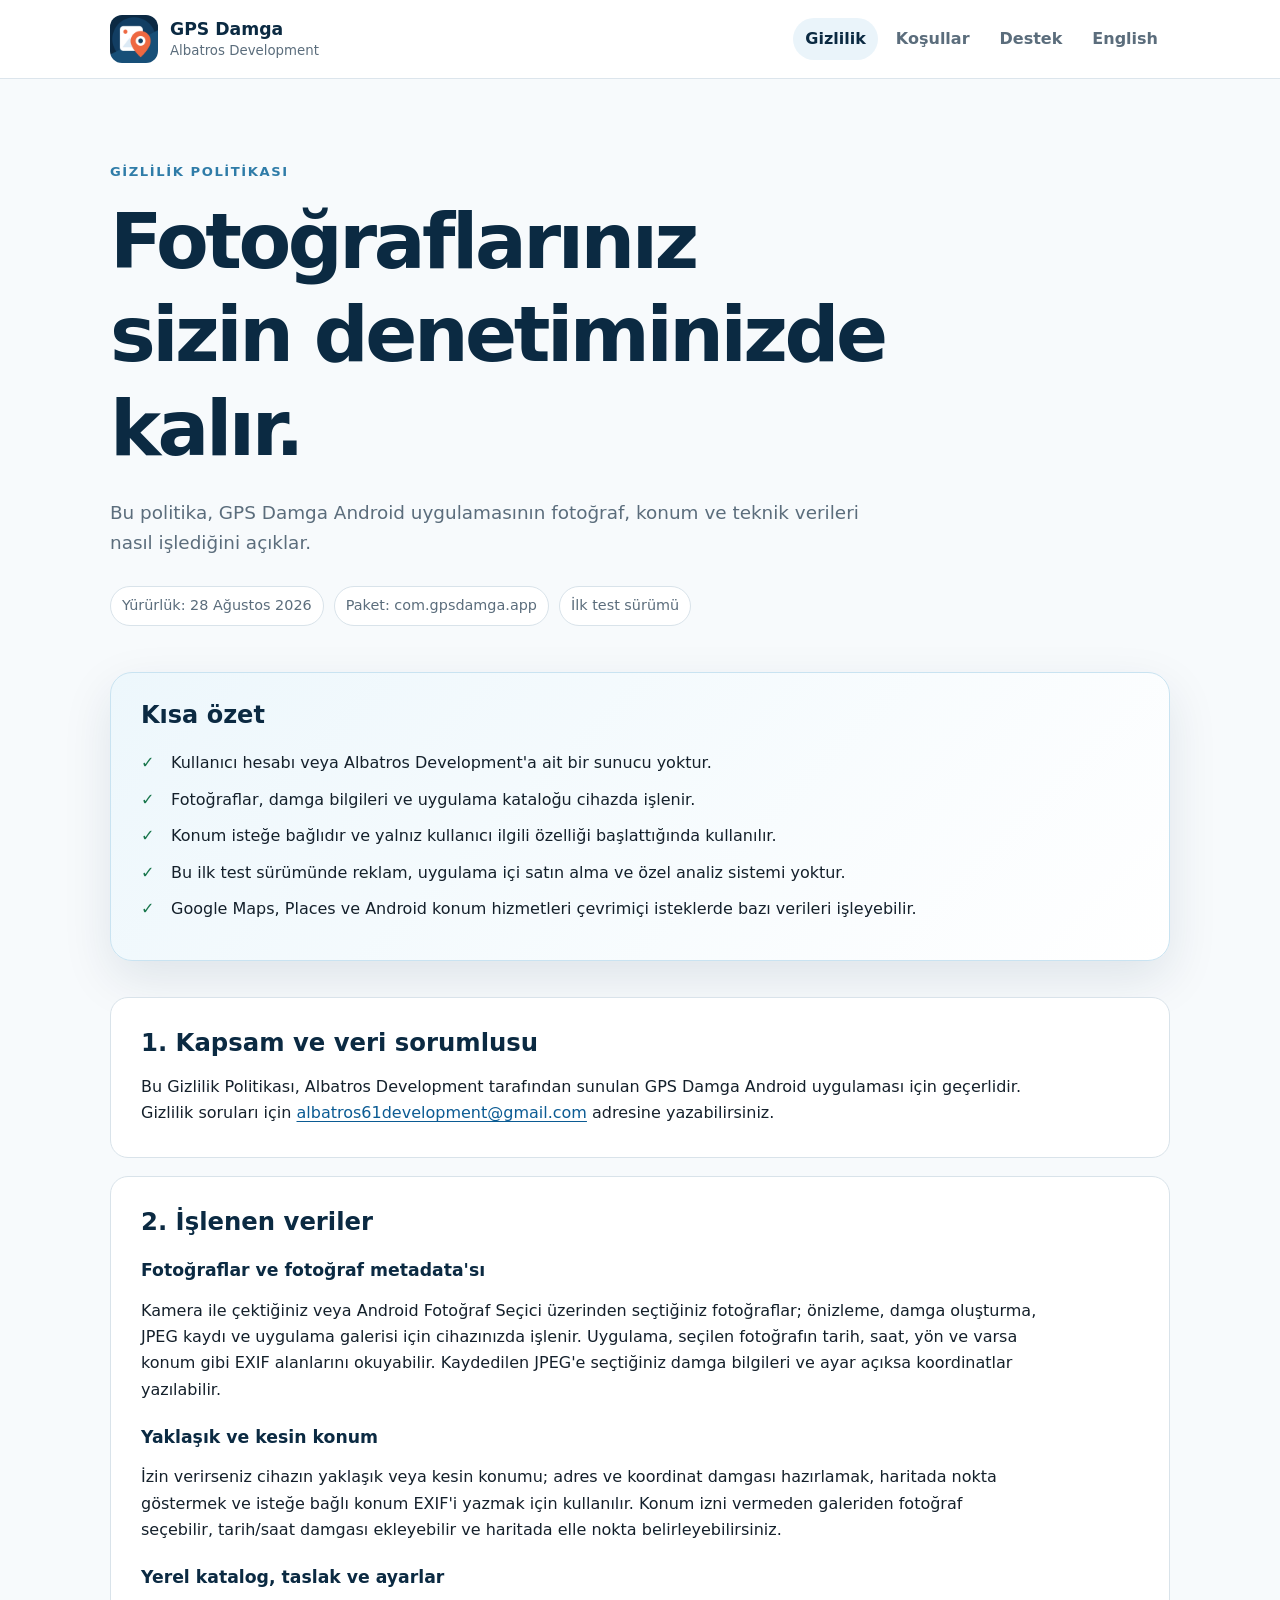
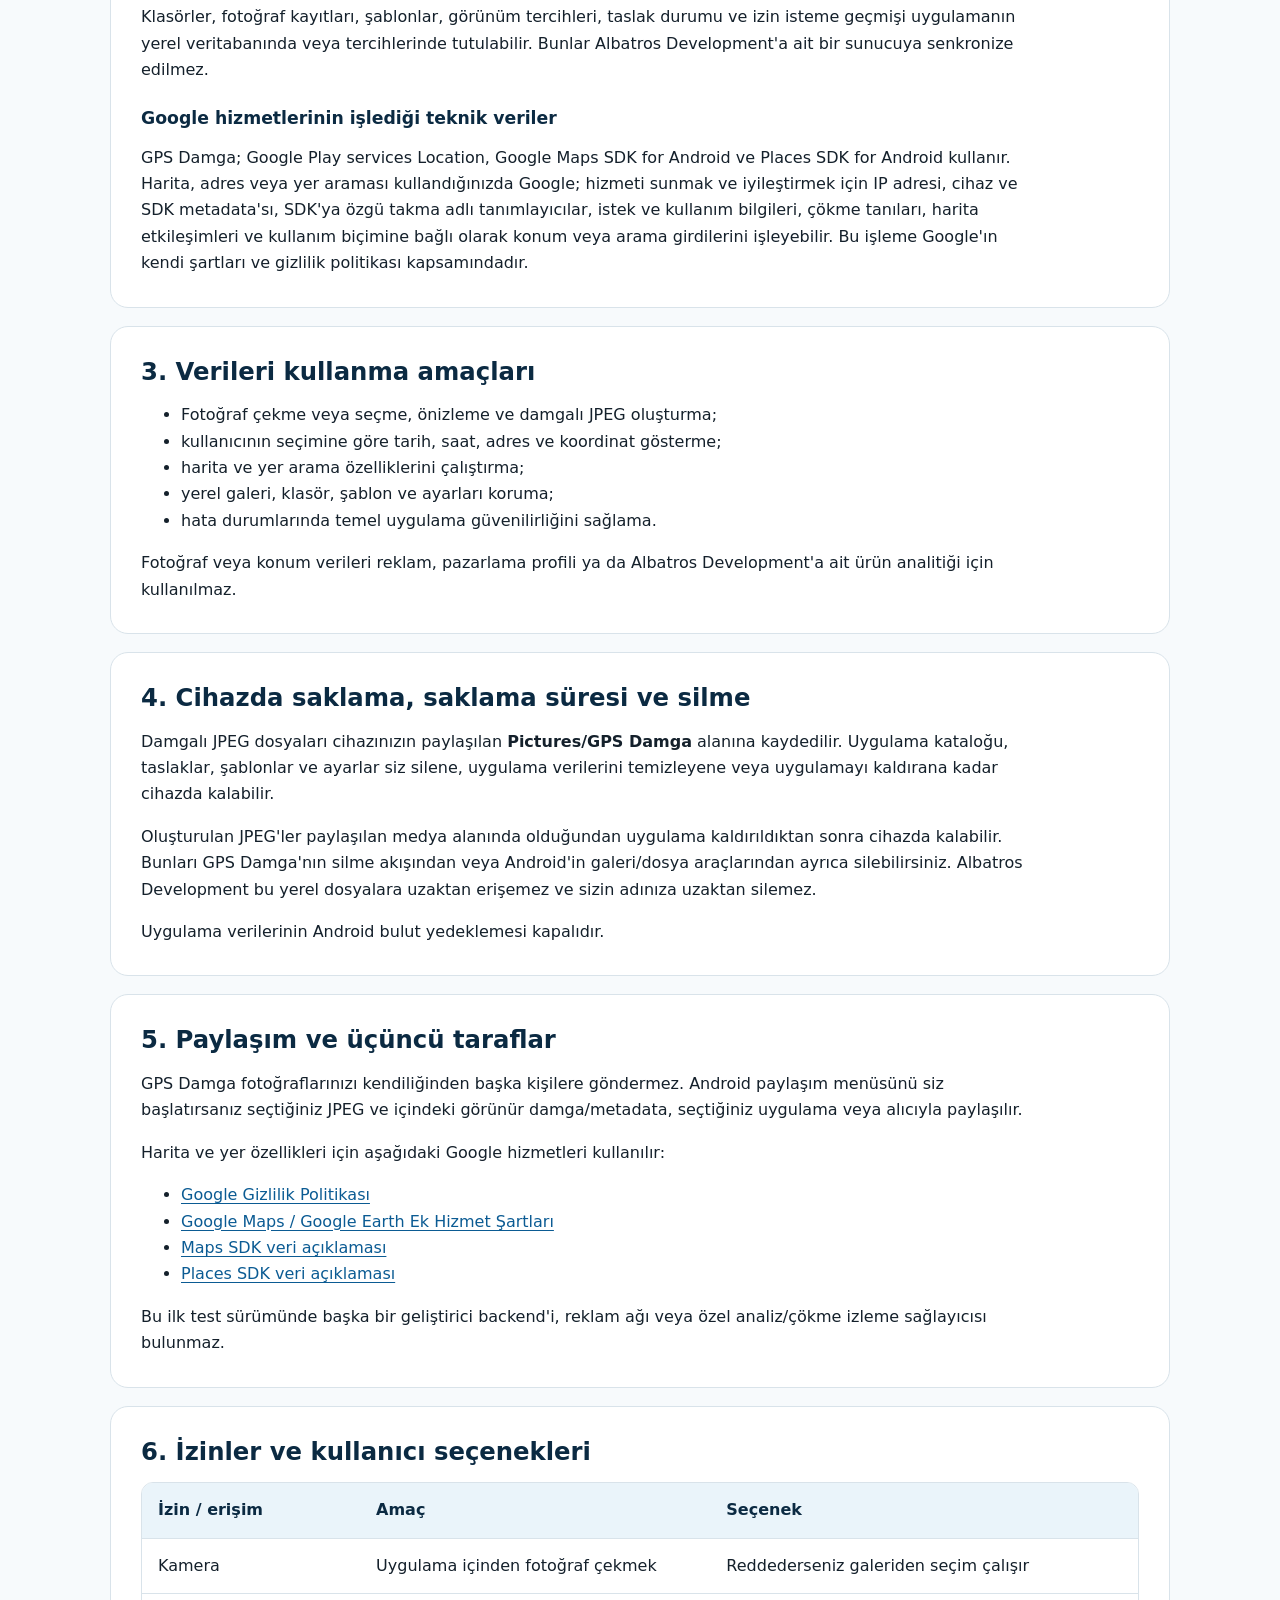
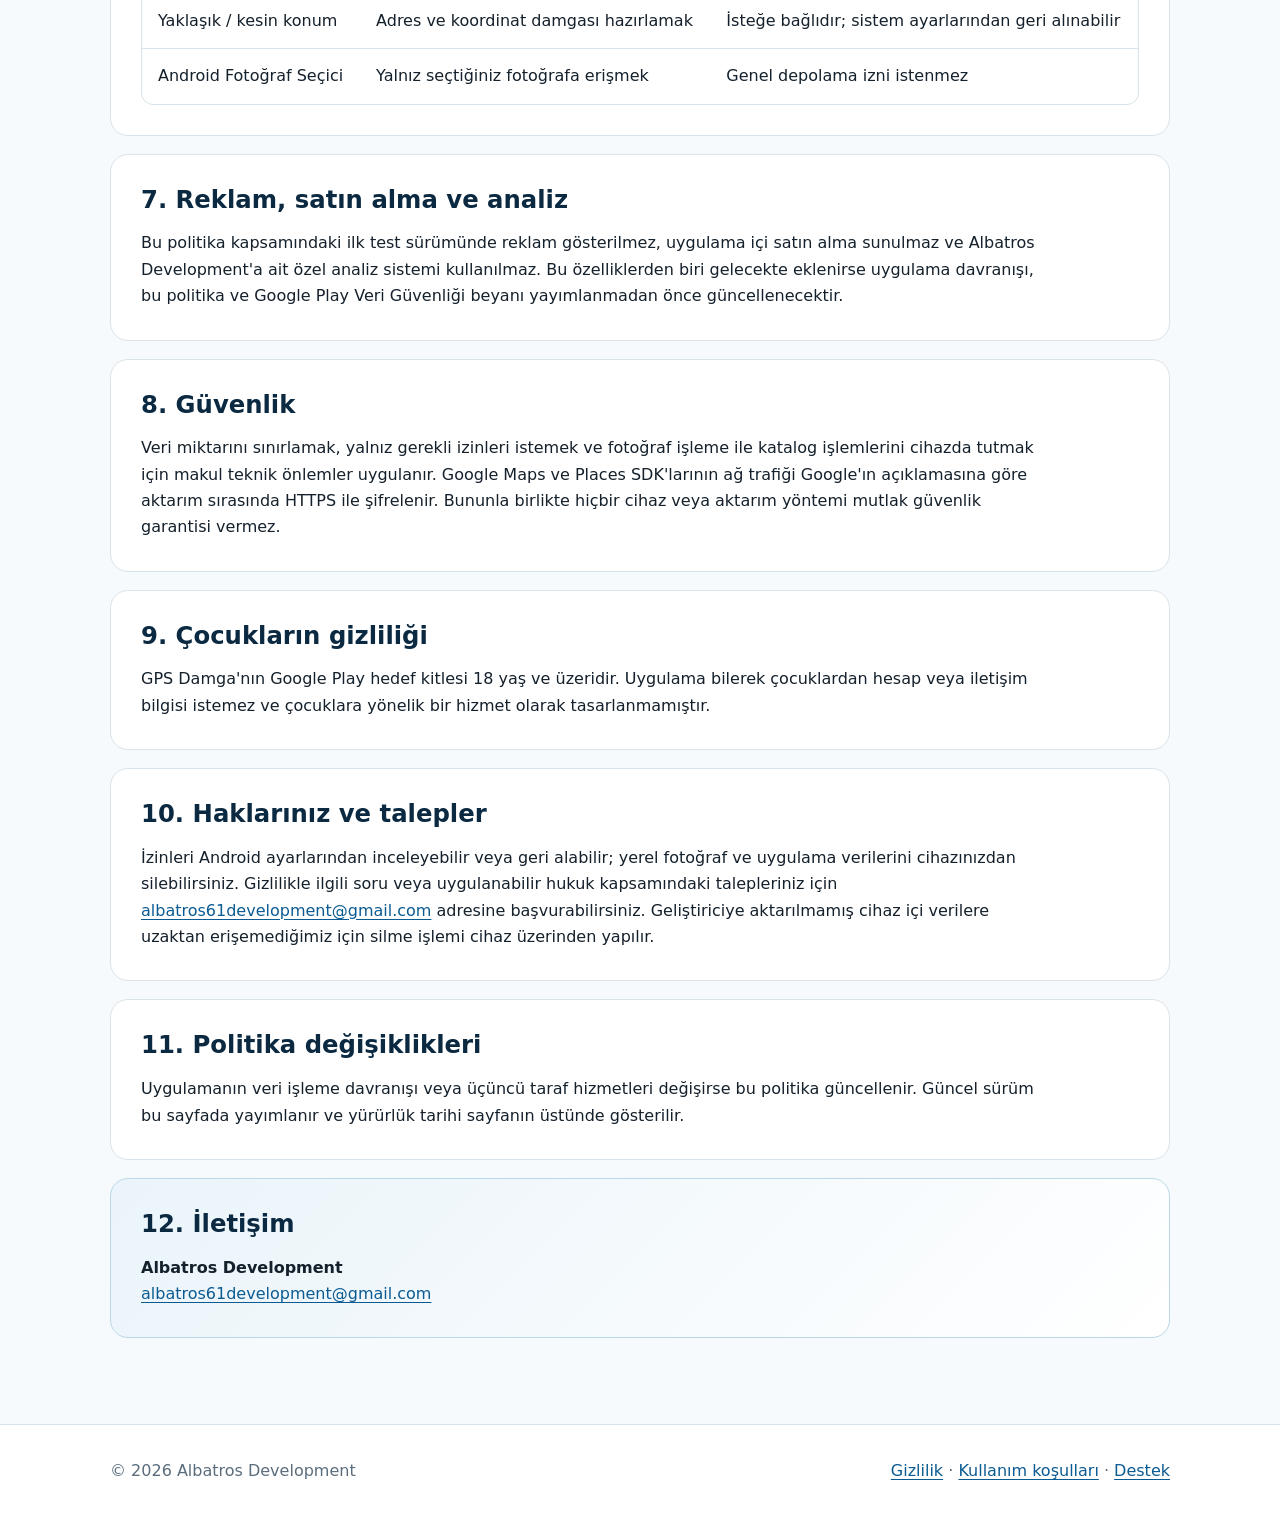
==== index.html @ 213c48f6 "Publish GPS Damga privacy and support pages" ====
<!doctype html>
<html lang="tr">
<head>
  <meta charset="utf-8">
  <meta name="viewport" content="width=device-width, initial-scale=1">
  <title>GPS Damga Gizlilik Politikası</title>
  <meta name="description" content="GPS Damga uygulamasının fotoğraf, konum, yerel depolama ve Google harita hizmetleriyle ilgili gizlilik politikası.">
  <link rel="canonical" href="https://ysn6161.github.io/gps-damga-privacy/">
  <link rel="icon" type="image/png" href="icon.png">
  <link rel="stylesheet" href="styles.css">
  <meta property="og:type" content="website">
  <meta property="og:title" content="GPS Damga Gizlilik Politikası">
  <meta property="og:description" content="GPS Damga'nın verileri nasıl işlediğini, sakladığını ve kullanıcı seçeneklerini açıklayan politika.">
  <meta property="og:url" content="https://ysn6161.github.io/gps-damga-privacy/">
  <meta property="og:image" content="https://ysn6161.github.io/gps-damga-privacy/og.png">
</head>
<body>
  <a class="skip-link" href="#icerik">İçeriğe geç</a>
  <header class="site-header">
    <div class="wrap header-inner">
      <a class="brand" href="./" aria-label="GPS Damga gizlilik ana sayfası">
        <img src="icon.png" width="48" height="48" alt="">
        <span><strong>GPS Damga</strong><small>Albatros Development</small></span>
      </a>
      <nav aria-label="Ana menü">
        <a class="active" href="./" aria-current="page">Gizlilik</a>
        <a href="terms.html">Koşullar</a>
        <a href="support.html">Destek</a>
        <a href="en.html" lang="en">English</a>
      </nav>
    </div>
  </header>

  <main id="icerik" class="wrap">
    <section class="hero">
      <p class="eyebrow">Gizlilik Politikası</p>
      <h1>Fotoğraflarınız sizin denetiminizde kalır.</h1>
      <p class="lead">Bu politika, GPS Damga Android uygulamasının fotoğraf, konum ve teknik verileri nasıl işlediğini açıklar.</p>
      <div class="meta-row">
        <span>Yürürlük: 28 Ağustos 2026</span>
        <span>Paket: com.gpsdamga.app</span>
        <span>İlk test sürümü</span>
      </div>
    </section>

    <aside class="summary" aria-labelledby="ozet-baslik">
      <h2 id="ozet-baslik">Kısa özet</h2>
      <ul class="check-list">
        <li>Kullanıcı hesabı veya Albatros Development'a ait bir sunucu yoktur.</li>
        <li>Fotoğraflar, damga bilgileri ve uygulama kataloğu cihazda işlenir.</li>
        <li>Konum isteğe bağlıdır ve yalnız kullanıcı ilgili özelliği başlattığında kullanılır.</li>
        <li>Bu ilk test sürümünde reklam, uygulama içi satın alma ve özel analiz sistemi yoktur.</li>
        <li>Google Maps, Places ve Android konum hizmetleri çevrimiçi isteklerde bazı verileri işleyebilir.</li>
      </ul>
    </aside>

    <article class="policy">
      <section>
        <h2>1. Kapsam ve veri sorumlusu</h2>
        <p>Bu Gizlilik Politikası, Albatros Development tarafından sunulan GPS Damga Android uygulaması için geçerlidir. Gizlilik soruları için <a href="mailto:albatros61development@gmail.com">albatros61development@gmail.com</a> adresine yazabilirsiniz.</p>
      </section>

      <section>
        <h2>2. İşlenen veriler</h2>
        <h3>Fotoğraflar ve fotoğraf metadata'sı</h3>
        <p>Kamera ile çektiğiniz veya Android Fotoğraf Seçici üzerinden seçtiğiniz fotoğraflar; önizleme, damga oluşturma, JPEG kaydı ve uygulama galerisi için cihazınızda işlenir. Uygulama, seçilen fotoğrafın tarih, saat, yön ve varsa konum gibi EXIF alanlarını okuyabilir. Kaydedilen JPEG'e seçtiğiniz damga bilgileri ve ayar açıksa koordinatlar yazılabilir.</p>

        <h3>Yaklaşık ve kesin konum</h3>
        <p>İzin verirseniz cihazın yaklaşık veya kesin konumu; adres ve koordinat damgası hazırlamak, haritada nokta göstermek ve isteğe bağlı konum EXIF'i yazmak için kullanılır. Konum izni vermeden galeriden fotoğraf seçebilir, tarih/saat damgası ekleyebilir ve haritada elle nokta belirleyebilirsiniz.</p>

        <h3>Yerel katalog, taslak ve ayarlar</h3>
        <p>Klasörler, fotoğraf kayıtları, şablonlar, görünüm tercihleri, taslak durumu ve izin isteme geçmişi uygulamanın yerel veritabanında veya tercihlerinde tutulabilir. Bunlar Albatros Development'a ait bir sunucuya senkronize edilmez.</p>

        <h3>Google hizmetlerinin işlediği teknik veriler</h3>
        <p>GPS Damga; Google Play services Location, Google Maps SDK for Android ve Places SDK for Android kullanır. Harita, adres veya yer araması kullandığınızda Google; hizmeti sunmak ve iyileştirmek için IP adresi, cihaz ve SDK metadata'sı, SDK'ya özgü takma adlı tanımlayıcılar, istek ve kullanım bilgileri, çökme tanıları, harita etkileşimleri ve kullanım biçimine bağlı olarak konum veya arama girdilerini işleyebilir. Bu işleme Google'ın kendi şartları ve gizlilik politikası kapsamındadır.</p>
      </section>

      <section>
        <h2>3. Verileri kullanma amaçları</h2>
        <ul>
          <li>Fotoğraf çekme veya seçme, önizleme ve damgalı JPEG oluşturma;</li>
          <li>kullanıcının seçimine göre tarih, saat, adres ve koordinat gösterme;</li>
          <li>harita ve yer arama özelliklerini çalıştırma;</li>
          <li>yerel galeri, klasör, şablon ve ayarları koruma;</li>
          <li>hata durumlarında temel uygulama güvenilirliğini sağlama.</li>
        </ul>
        <p>Fotoğraf veya konum verileri reklam, pazarlama profili ya da Albatros Development'a ait ürün analitiği için kullanılmaz.</p>
      </section>

      <section>
        <h2>4. Cihazda saklama, saklama süresi ve silme</h2>
        <p>Damgalı JPEG dosyaları cihazınızın paylaşılan <strong>Pictures/GPS Damga</strong> alanına kaydedilir. Uygulama kataloğu, taslaklar, şablonlar ve ayarlar siz silene, uygulama verilerini temizleyene veya uygulamayı kaldırana kadar cihazda kalabilir.</p>
        <p>Oluşturulan JPEG'ler paylaşılan medya alanında olduğundan uygulama kaldırıldıktan sonra cihazda kalabilir. Bunları GPS Damga'nın silme akışından veya Android'in galeri/dosya araçlarından ayrıca silebilirsiniz. Albatros Development bu yerel dosyalara uzaktan erişemez ve sizin adınıza uzaktan silemez.</p>
        <p>Uygulama verilerinin Android bulut yedeklemesi kapalıdır.</p>
      </section>

      <section>
        <h2>5. Paylaşım ve üçüncü taraflar</h2>
        <p>GPS Damga fotoğraflarınızı kendiliğinden başka kişilere göndermez. Android paylaşım menüsünü siz başlatırsanız seçtiğiniz JPEG ve içindeki görünür damga/metadata, seçtiğiniz uygulama veya alıcıyla paylaşılır.</p>
        <p>Harita ve yer özellikleri için aşağıdaki Google hizmetleri kullanılır:</p>
        <ul>
          <li><a href="https://policies.google.com/privacy" rel="external">Google Gizlilik Politikası</a></li>
          <li><a href="https://maps.google.com/help/terms_maps/" rel="external">Google Maps / Google Earth Ek Hizmet Şartları</a></li>
          <li><a href="https://developers.google.com/maps/documentation/android-sdk/play-data-disclosure" rel="external">Maps SDK veri açıklaması</a></li>
          <li><a href="https://developers.google.com/maps/documentation/places/android-sdk/play-data-disclosure" rel="external">Places SDK veri açıklaması</a></li>
        </ul>
        <p>Bu ilk test sürümünde başka bir geliştirici backend'i, reklam ağı veya özel analiz/çökme izleme sağlayıcısı bulunmaz.</p>
      </section>

      <section>
        <h2>6. İzinler ve kullanıcı seçenekleri</h2>
        <div class="data-table" role="region" aria-label="Uygulama izinleri" tabindex="0">
          <table>
            <thead><tr><th>İzin / erişim</th><th>Amaç</th><th>Seçenek</th></tr></thead>
            <tbody>
              <tr><td>Kamera</td><td>Uygulama içinden fotoğraf çekmek</td><td>Reddederseniz galeriden seçim çalışır</td></tr>
              <tr><td>Yaklaşık / kesin konum</td><td>Adres ve koordinat damgası hazırlamak</td><td>İsteğe bağlıdır; sistem ayarlarından geri alınabilir</td></tr>
              <tr><td>Android Fotoğraf Seçici</td><td>Yalnız seçtiğiniz fotoğrafa erişmek</td><td>Genel depolama izni istenmez</td></tr>
            </tbody>
          </table>
        </div>
      </section>

      <section>
        <h2>7. Reklam, satın alma ve analiz</h2>
        <p>Bu politika kapsamındaki ilk test sürümünde reklam gösterilmez, uygulama içi satın alma sunulmaz ve Albatros Development'a ait özel analiz sistemi kullanılmaz. Bu özelliklerden biri gelecekte eklenirse uygulama davranışı, bu politika ve Google Play Veri Güvenliği beyanı yayımlanmadan önce güncellenecektir.</p>
      </section>

      <section>
        <h2>8. Güvenlik</h2>
        <p>Veri miktarını sınırlamak, yalnız gerekli izinleri istemek ve fotoğraf işleme ile katalog işlemlerini cihazda tutmak için makul teknik önlemler uygulanır. Google Maps ve Places SDK'larının ağ trafiği Google'ın açıklamasına göre aktarım sırasında HTTPS ile şifrelenir. Bununla birlikte hiçbir cihaz veya aktarım yöntemi mutlak güvenlik garantisi vermez.</p>
      </section>

      <section>
        <h2>9. Çocukların gizliliği</h2>
        <p>GPS Damga'nın Google Play hedef kitlesi 18 yaş ve üzeridir. Uygulama bilerek çocuklardan hesap veya iletişim bilgisi istemez ve çocuklara yönelik bir hizmet olarak tasarlanmamıştır.</p>
      </section>

      <section>
        <h2>10. Haklarınız ve talepler</h2>
        <p>İzinleri Android ayarlarından inceleyebilir veya geri alabilir; yerel fotoğraf ve uygulama verilerini cihazınızdan silebilirsiniz. Gizlilikle ilgili soru veya uygulanabilir hukuk kapsamındaki talepleriniz için <a href="mailto:albatros61development@gmail.com">albatros61development@gmail.com</a> adresine başvurabilirsiniz. Geliştiriciye aktarılmamış cihaz içi verilere uzaktan erişemediğimiz için silme işlemi cihaz üzerinden yapılır.</p>
      </section>

      <section>
        <h2>11. Politika değişiklikleri</h2>
        <p>Uygulamanın veri işleme davranışı veya üçüncü taraf hizmetleri değişirse bu politika güncellenir. Güncel sürüm bu sayfada yayımlanır ve yürürlük tarihi sayfanın üstünde gösterilir.</p>
      </section>

      <section class="contact-card">
        <h2>12. İletişim</h2>
        <p><strong>Albatros Development</strong><br><a href="mailto:albatros61development@gmail.com">albatros61development@gmail.com</a></p>
      </section>
    </article>
  </main>

  <footer>
    <div class="wrap footer-inner">
      <span>© 2026 Albatros Development</span>
      <span><a href="./">Gizlilik</a> · <a href="terms.html">Kullanım koşulları</a> · <a href="support.html">Destek</a></span>
    </div>
  </footer>
</body>
</html>
---- styles.css ----
:root {
  color-scheme: light;
  --navy: #0b2a42;
  --blue: #174d76;
  --blue-2: #2f7ca8;
  --ice: #eaf4fa;
  --surface: #ffffff;
  --ink: #14202b;
  --muted: #5b6d7c;
  --line: #d9e3ea;
  --success: #18764c;
  --shadow: 0 18px 50px rgba(11, 42, 66, .10);
}

* { box-sizing: border-box; }
html { scroll-behavior: smooth; }
body {
  margin: 0;
  background: #f7fafc;
  color: var(--ink);
  font-family: Inter, ui-sans-serif, system-ui, -apple-system, BlinkMacSystemFont, "Segoe UI", sans-serif;
  line-height: 1.65;
}
a { color: #0b5b93; text-underline-offset: 3px; }
a:hover { color: #083f67; }
.wrap { width: min(1060px, calc(100% - 40px)); margin-inline: auto; }
.skip-link {
  position: absolute;
  left: 16px;
  top: -80px;
  z-index: 100;
  padding: 10px 14px;
  color: white;
  background: var(--navy);
  border-radius: 8px;
}
.skip-link:focus { top: 12px; }
.site-header {
  position: sticky;
  top: 0;
  z-index: 20;
  border-bottom: 1px solid rgba(217, 227, 234, .9);
  background: rgba(255, 255, 255, .96);
  backdrop-filter: blur(12px);
}
.header-inner {
  min-height: 78px;
  display: flex;
  align-items: center;
  justify-content: space-between;
  gap: 24px;
}
.brand {
  display: inline-flex;
  align-items: center;
  gap: 12px;
  color: var(--navy);
  text-decoration: none;
}
.brand img { border-radius: 12px; }
.brand span { display: grid; line-height: 1.2; }
.brand strong { font-size: 1.08rem; }
.brand small { color: var(--muted); margin-top: 4px; }
nav { display: flex; align-items: center; flex-wrap: wrap; gap: 6px; }
nav a {
  padding: 8px 12px;
  border-radius: 999px;
  color: var(--muted);
  font-weight: 650;
  text-decoration: none;
}
nav a:hover, nav a.active { color: var(--navy); background: var(--ice); }
.hero { padding: 82px 0 40px; }
.hero.compact { padding-bottom: 16px; }
.eyebrow {
  margin: 0 0 12px;
  color: var(--blue-2);
  font-size: .82rem;
  font-weight: 800;
  letter-spacing: .12em;
  text-transform: uppercase;
}
h1, h2, h3 { color: var(--navy); line-height: 1.22; }
h1 { max-width: 780px; margin: 0; font-size: clamp(2.25rem, 6vw, 4.8rem); letter-spacing: -.045em; }
.compact h1 { font-size: clamp(2.1rem, 5vw, 3.8rem); }
.lead { max-width: 760px; margin: 22px 0 0; color: var(--muted); font-size: 1.15rem; }
.meta-row { display: flex; flex-wrap: wrap; gap: 10px; margin-top: 28px; }
.meta-row span {
  padding: 7px 11px;
  border: 1px solid var(--line);
  border-radius: 999px;
  color: var(--muted);
  background: var(--surface);
  font-size: .9rem;
}
.summary {
  margin: 6px 0 36px;
  padding: 28px 30px;
  border: 1px solid #c9e3f1;
  border-radius: 22px;
  background: linear-gradient(135deg, #edf7fc, #ffffff);
  box-shadow: var(--shadow);
}
.summary h2 { margin-top: 0; }
.check-list { list-style: none; padding: 0; margin-bottom: 0; }
.check-list li { position: relative; padding-left: 30px; margin: 10px 0; }
.check-list li::before { content: "✓"; position: absolute; left: 0; color: var(--success); font-weight: 900; }
.policy { padding-bottom: 68px; }
.policy section {
  margin: 18px 0;
  padding: 30px;
  border: 1px solid var(--line);
  border-radius: 18px;
  background: var(--surface);
}
.policy h2 { margin: 0 0 16px; font-size: 1.52rem; }
.policy h3 { margin: 24px 0 8px; font-size: 1.08rem; }
.policy p, .policy li { max-width: 88ch; }
.policy p:last-child, .policy ul:last-child { margin-bottom: 0; }
.data-table { overflow-x: auto; border: 1px solid var(--line); border-radius: 12px; }
table { width: 100%; border-collapse: collapse; min-width: 680px; }
th, td { padding: 14px 16px; text-align: left; vertical-align: top; border-bottom: 1px solid var(--line); }
th { color: var(--navy); background: var(--ice); }
tr:last-child td { border-bottom: 0; }
.contact-card {
  border-color: #b9d9e9 !important;
  background: linear-gradient(135deg, #eaf4fa, #ffffff) !important;
}
.support-contact { margin: 8px 0 30px; padding: 30px; border: 1px solid #b9d9e9; border-radius: 18px; background: linear-gradient(135deg, #eaf4fa, #fff); }
.button {
  display: inline-block;
  margin-top: 8px;
  padding: 11px 16px;
  border-radius: 10px;
  color: white;
  background: var(--blue);
  font-weight: 750;
  text-decoration: none;
}
.button:hover { color: white; background: var(--navy); }
.language-break { margin-top: 54px !important; border-top: 5px solid var(--blue-2) !important; }
footer { border-top: 1px solid var(--line); color: var(--muted); background: white; }
.footer-inner { min-height: 92px; display: flex; align-items: center; justify-content: space-between; gap: 16px; }

@media (max-width: 760px) {
  .wrap { width: min(100% - 28px, 1060px); }
  .header-inner { align-items: flex-start; flex-direction: column; padding: 14px 0; gap: 10px; }
  .site-header { position: static; }
  nav { width: 100%; overflow-x: auto; flex-wrap: nowrap; padding-bottom: 2px; }
  nav a { white-space: nowrap; }
  .hero { padding: 48px 0 28px; }
  h1 { font-size: clamp(2.25rem, 13vw, 3.35rem); }
  .summary, .policy section, .support-contact { padding: 22px; border-radius: 16px; }
  .footer-inner { align-items: flex-start; flex-direction: column; justify-content: center; padding: 24px 0; }
}

@media print {
  .site-header, footer, .skip-link { display: none; }
  body { background: white; }
  .hero { padding-top: 20px; }
  .summary, .policy section { box-shadow: none; break-inside: avoid; }
  a { color: black; }
}
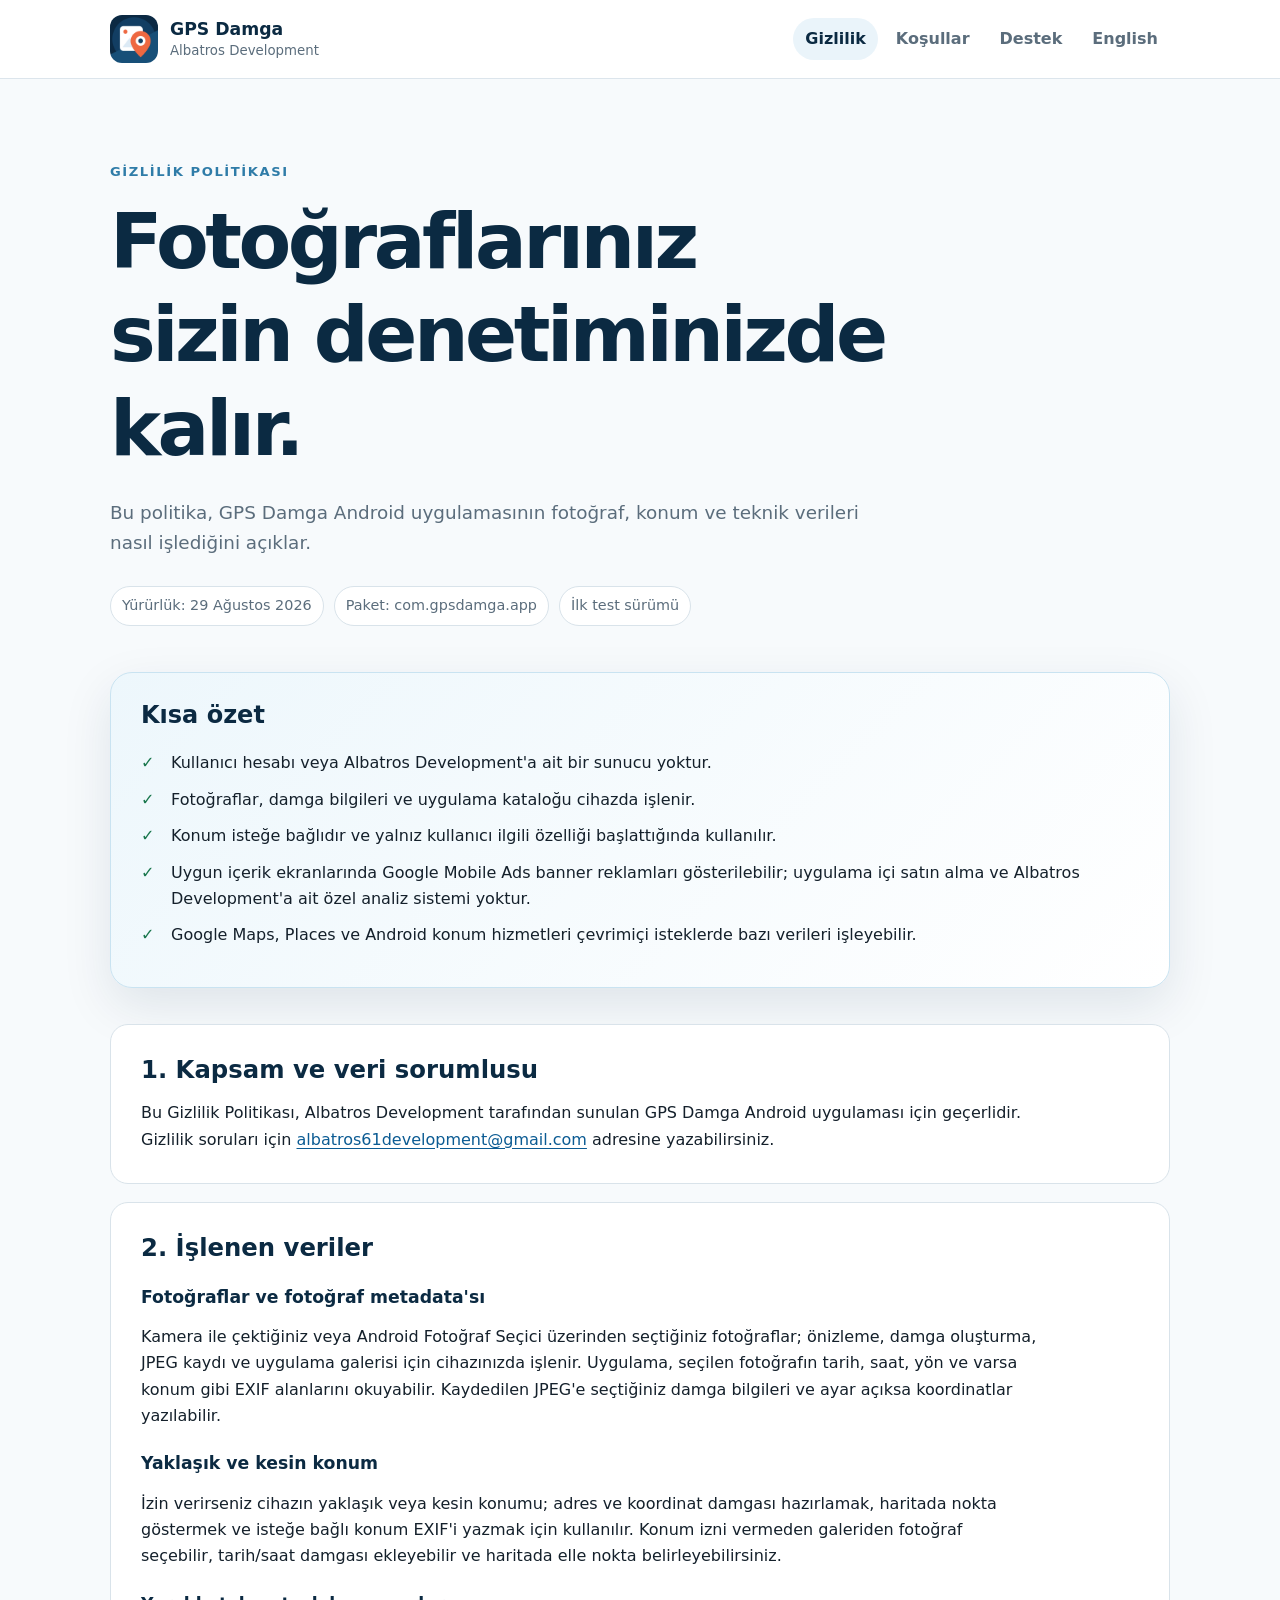
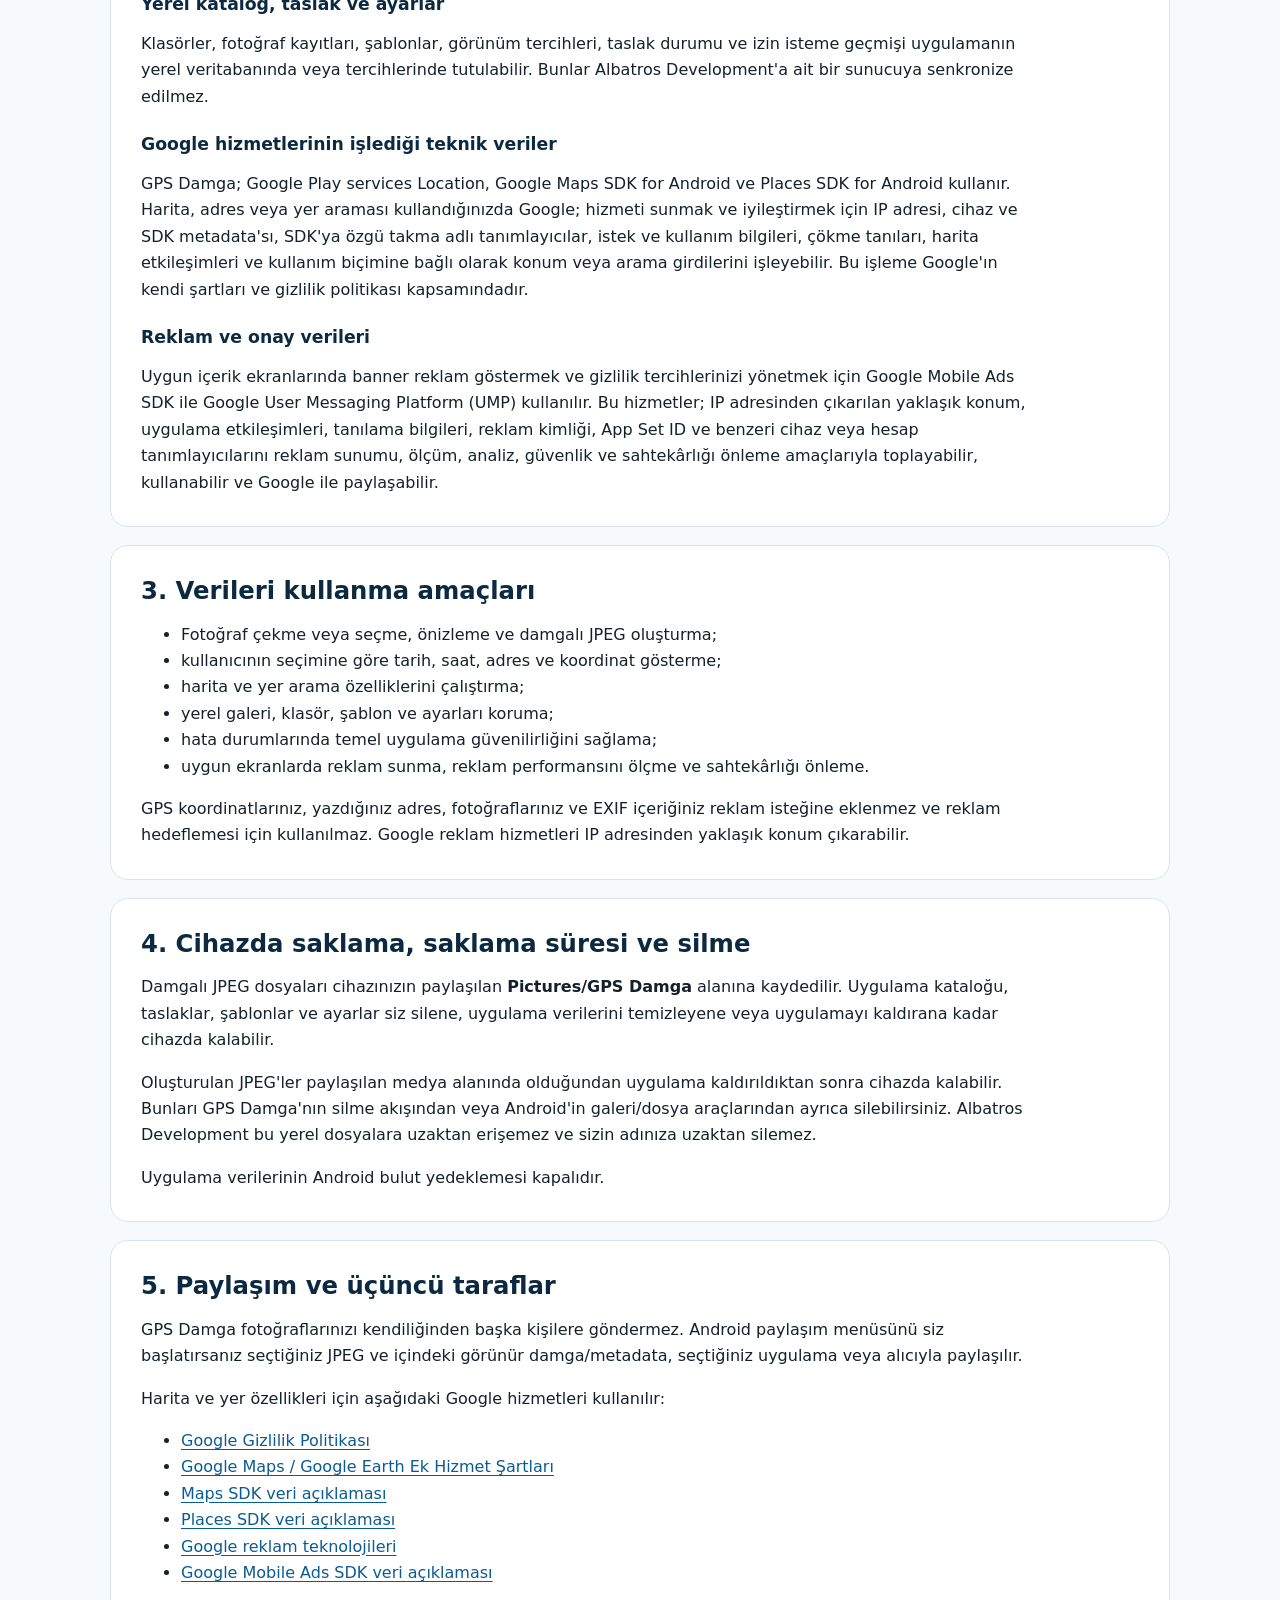
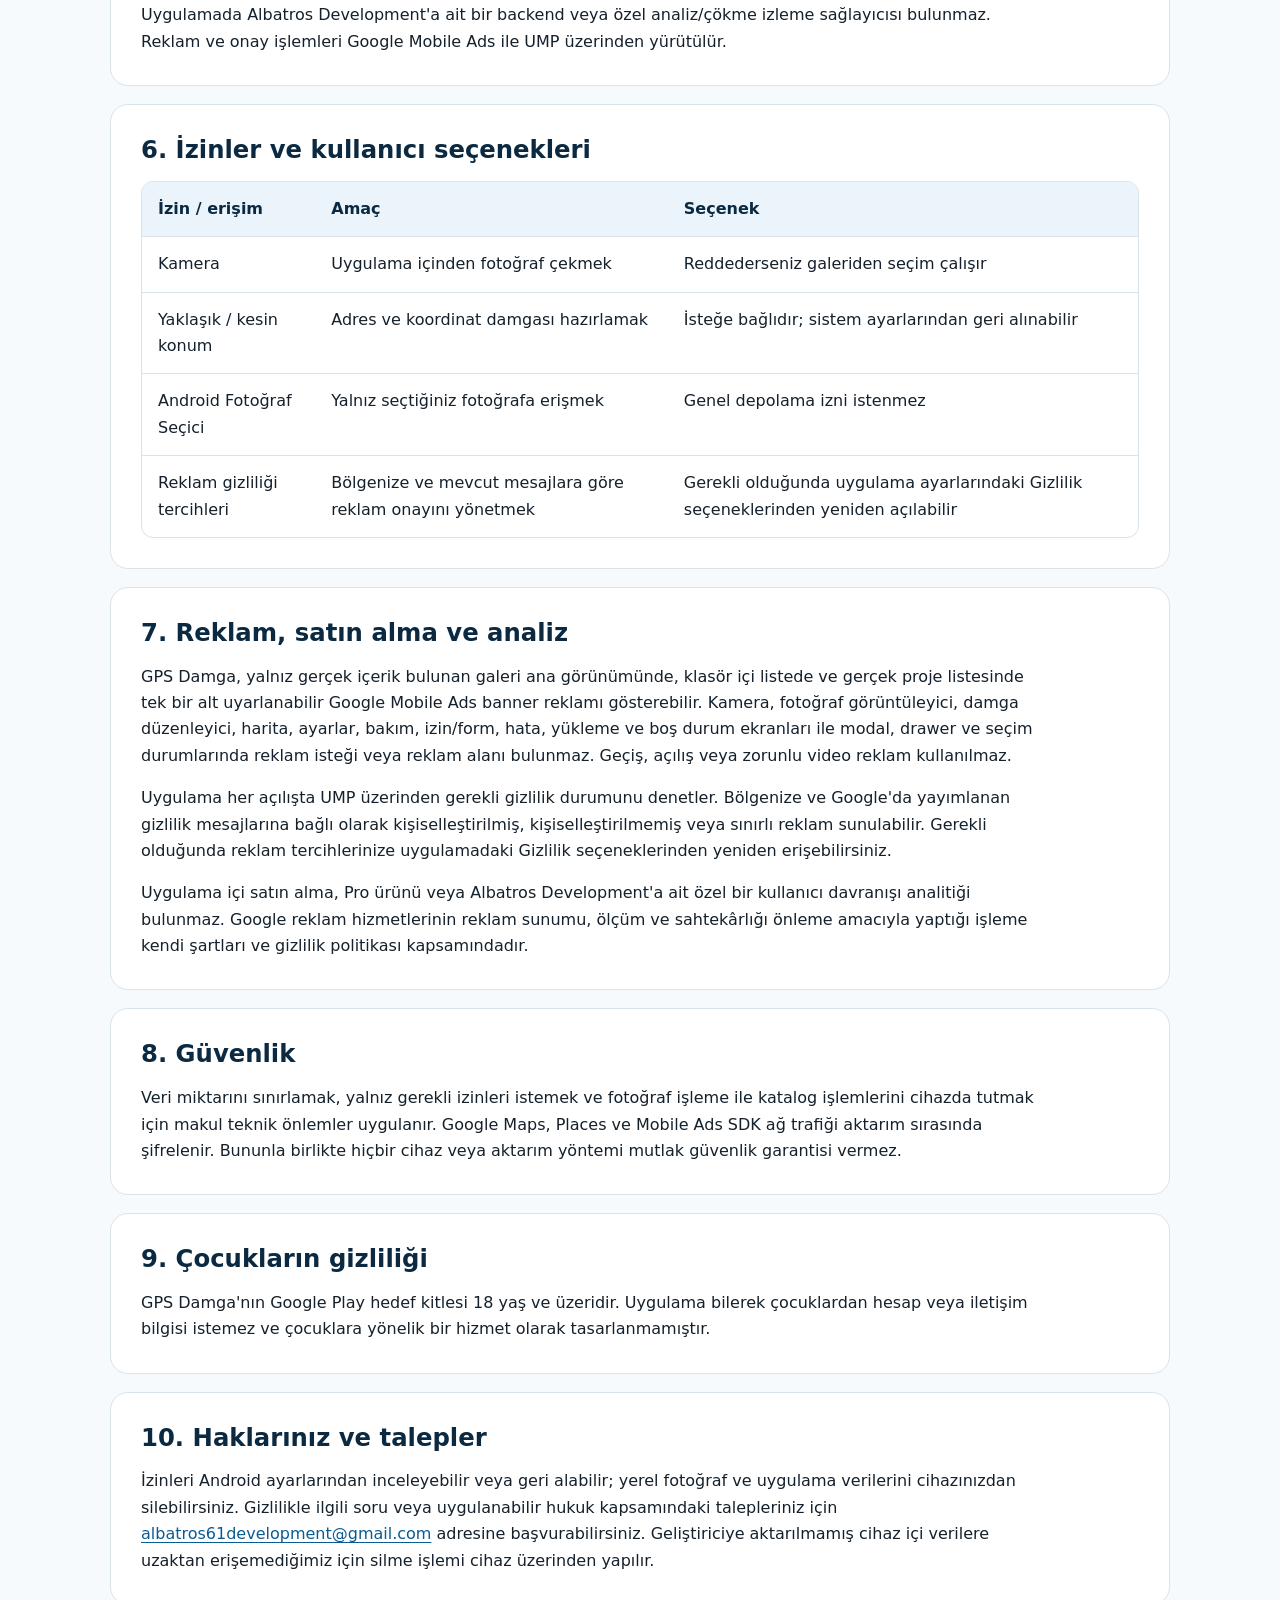
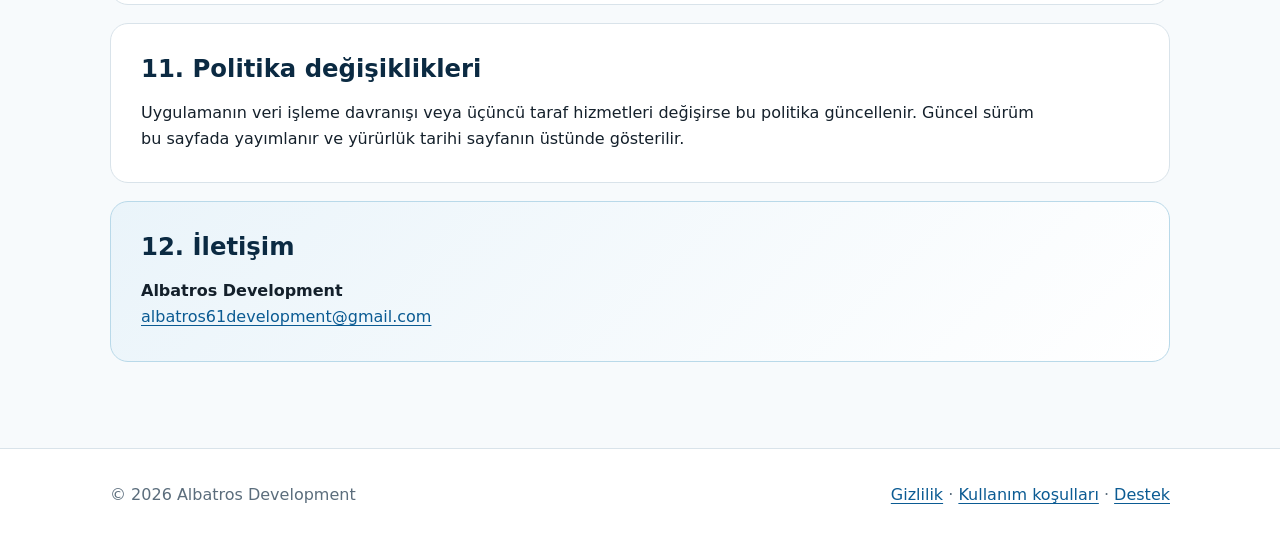
==== commit ce0697f0: "Update privacy policy for AdMob banners" ====
--- a/index.html
+++ b/index.html
@@ -4,7 +4,7 @@
   <meta charset="utf-8">
   <meta name="viewport" content="width=device-width, initial-scale=1">
   <title>GPS Damga Gizlilik Politikası</title>
-  <meta name="description" content="GPS Damga uygulamasının fotoğraf, konum, yerel depolama ve Google harita hizmetleriyle ilgili gizlilik politikası.">
+  <meta name="description" content="GPS Damga uygulamasının fotoğraf, konum, yerel depolama, Google harita ve reklam hizmetleriyle ilgili gizlilik politikası.">
   <link rel="canonical" href="https://ysn6161.github.io/gps-damga-privacy/">
   <link rel="icon" type="image/png" href="icon.png">
   <link rel="stylesheet" href="styles.css">
@@ -37,7 +37,7 @@
       <h1>Fotoğraflarınız sizin denetiminizde kalır.</h1>
       <p class="lead">Bu politika, GPS Damga Android uygulamasının fotoğraf, konum ve teknik verileri nasıl işlediğini açıklar.</p>
       <div class="meta-row">
-        <span>Yürürlük: 28 Ağustos 2026</span>
+        <span>Yürürlük: 29 Ağustos 2026</span>
         <span>Paket: com.gpsdamga.app</span>
         <span>İlk test sürümü</span>
       </div>
@@ -49,7 +49,7 @@
         <li>Kullanıcı hesabı veya Albatros Development'a ait bir sunucu yoktur.</li>
         <li>Fotoğraflar, damga bilgileri ve uygulama kataloğu cihazda işlenir.</li>
         <li>Konum isteğe bağlıdır ve yalnız kullanıcı ilgili özelliği başlattığında kullanılır.</li>
-        <li>Bu ilk test sürümünde reklam, uygulama içi satın alma ve özel analiz sistemi yoktur.</li>
+        <li>Uygun içerik ekranlarında Google Mobile Ads banner reklamları gösterilebilir; uygulama içi satın alma ve Albatros Development'a ait özel analiz sistemi yoktur.</li>
         <li>Google Maps, Places ve Android konum hizmetleri çevrimiçi isteklerde bazı verileri işleyebilir.</li>
       </ul>
     </aside>
@@ -73,6 +73,9 @@
 
         <h3>Google hizmetlerinin işlediği teknik veriler</h3>
         <p>GPS Damga; Google Play services Location, Google Maps SDK for Android ve Places SDK for Android kullanır. Harita, adres veya yer araması kullandığınızda Google; hizmeti sunmak ve iyileştirmek için IP adresi, cihaz ve SDK metadata'sı, SDK'ya özgü takma adlı tanımlayıcılar, istek ve kullanım bilgileri, çökme tanıları, harita etkileşimleri ve kullanım biçimine bağlı olarak konum veya arama girdilerini işleyebilir. Bu işleme Google'ın kendi şartları ve gizlilik politikası kapsamındadır.</p>
+
+        <h3>Reklam ve onay verileri</h3>
+        <p>Uygun içerik ekranlarında banner reklam göstermek ve gizlilik tercihlerinizi yönetmek için Google Mobile Ads SDK ile Google User Messaging Platform (UMP) kullanılır. Bu hizmetler; IP adresinden çıkarılan yaklaşık konum, uygulama etkileşimleri, tanılama bilgileri, reklam kimliği, App Set ID ve benzeri cihaz veya hesap tanımlayıcılarını reklam sunumu, ölçüm, analiz, güvenlik ve sahtekârlığı önleme amaçlarıyla toplayabilir, kullanabilir ve Google ile paylaşabilir.</p>
       </section>
 
       <section>
@@ -82,9 +85,10 @@
           <li>kullanıcının seçimine göre tarih, saat, adres ve koordinat gösterme;</li>
           <li>harita ve yer arama özelliklerini çalıştırma;</li>
           <li>yerel galeri, klasör, şablon ve ayarları koruma;</li>
-          <li>hata durumlarında temel uygulama güvenilirliğini sağlama.</li>
+          <li>hata durumlarında temel uygulama güvenilirliğini sağlama;</li>
+          <li>uygun ekranlarda reklam sunma, reklam performansını ölçme ve sahtekârlığı önleme.</li>
         </ul>
-        <p>Fotoğraf veya konum verileri reklam, pazarlama profili ya da Albatros Development'a ait ürün analitiği için kullanılmaz.</p>
+        <p>GPS koordinatlarınız, yazdığınız adres, fotoğraflarınız ve EXIF içeriğiniz reklam isteğine eklenmez ve reklam hedeflemesi için kullanılmaz. Google reklam hizmetleri IP adresinden yaklaşık konum çıkarabilir.</p>
       </section>
 
       <section>
@@ -103,8 +107,10 @@
           <li><a href="https://maps.google.com/help/terms_maps/" rel="external">Google Maps / Google Earth Ek Hizmet Şartları</a></li>
           <li><a href="https://developers.google.com/maps/documentation/android-sdk/play-data-disclosure" rel="external">Maps SDK veri açıklaması</a></li>
           <li><a href="https://developers.google.com/maps/documentation/places/android-sdk/play-data-disclosure" rel="external">Places SDK veri açıklaması</a></li>
+          <li><a href="https://policies.google.com/technologies/ads" rel="external">Google reklam teknolojileri</a></li>
+          <li><a href="https://developers.google.com/admob/android/privacy/play-data-disclosure" rel="external">Google Mobile Ads SDK veri açıklaması</a></li>
         </ul>
-        <p>Bu ilk test sürümünde başka bir geliştirici backend'i, reklam ağı veya özel analiz/çökme izleme sağlayıcısı bulunmaz.</p>
+        <p>Uygulamada Albatros Development'a ait bir backend veya özel analiz/çökme izleme sağlayıcısı bulunmaz. Reklam ve onay işlemleri Google Mobile Ads ile UMP üzerinden yürütülür.</p>
       </section>
 
       <section>
@@ -116,6 +122,7 @@
               <tr><td>Kamera</td><td>Uygulama içinden fotoğraf çekmek</td><td>Reddederseniz galeriden seçim çalışır</td></tr>
               <tr><td>Yaklaşık / kesin konum</td><td>Adres ve koordinat damgası hazırlamak</td><td>İsteğe bağlıdır; sistem ayarlarından geri alınabilir</td></tr>
               <tr><td>Android Fotoğraf Seçici</td><td>Yalnız seçtiğiniz fotoğrafa erişmek</td><td>Genel depolama izni istenmez</td></tr>
+              <tr><td>Reklam gizliliği tercihleri</td><td>Bölgenize ve mevcut mesajlara göre reklam onayını yönetmek</td><td>Gerekli olduğunda uygulama ayarlarındaki Gizlilik seçeneklerinden yeniden açılabilir</td></tr>
             </tbody>
           </table>
         </div>
@@ -123,12 +130,14 @@
 
       <section>
         <h2>7. Reklam, satın alma ve analiz</h2>
-        <p>Bu politika kapsamındaki ilk test sürümünde reklam gösterilmez, uygulama içi satın alma sunulmaz ve Albatros Development'a ait özel analiz sistemi kullanılmaz. Bu özelliklerden biri gelecekte eklenirse uygulama davranışı, bu politika ve Google Play Veri Güvenliği beyanı yayımlanmadan önce güncellenecektir.</p>
+        <p>GPS Damga, yalnız gerçek içerik bulunan galeri ana görünümünde, klasör içi listede ve gerçek proje listesinde tek bir alt uyarlanabilir Google Mobile Ads banner reklamı gösterebilir. Kamera, fotoğraf görüntüleyici, damga düzenleyici, harita, ayarlar, bakım, izin/form, hata, yükleme ve boş durum ekranları ile modal, drawer ve seçim durumlarında reklam isteği veya reklam alanı bulunmaz. Geçiş, açılış veya zorunlu video reklam kullanılmaz.</p>
+        <p>Uygulama her açılışta UMP üzerinden gerekli gizlilik durumunu denetler. Bölgenize ve Google'da yayımlanan gizlilik mesajlarına bağlı olarak kişiselleştirilmiş, kişiselleştirilmemiş veya sınırlı reklam sunulabilir. Gerekli olduğunda reklam tercihlerinize uygulamadaki Gizlilik seçeneklerinden yeniden erişebilirsiniz.</p>
+        <p>Uygulama içi satın alma, Pro ürünü veya Albatros Development'a ait özel bir kullanıcı davranışı analitiği bulunmaz. Google reklam hizmetlerinin reklam sunumu, ölçüm ve sahtekârlığı önleme amacıyla yaptığı işleme kendi şartları ve gizlilik politikası kapsamındadır.</p>
       </section>
 
       <section>
         <h2>8. Güvenlik</h2>
-        <p>Veri miktarını sınırlamak, yalnız gerekli izinleri istemek ve fotoğraf işleme ile katalog işlemlerini cihazda tutmak için makul teknik önlemler uygulanır. Google Maps ve Places SDK'larının ağ trafiği Google'ın açıklamasına göre aktarım sırasında HTTPS ile şifrelenir. Bununla birlikte hiçbir cihaz veya aktarım yöntemi mutlak güvenlik garantisi vermez.</p>
+        <p>Veri miktarını sınırlamak, yalnız gerekli izinleri istemek ve fotoğraf işleme ile katalog işlemlerini cihazda tutmak için makul teknik önlemler uygulanır. Google Maps, Places ve Mobile Ads SDK ağ trafiği aktarım sırasında şifrelenir. Bununla birlikte hiçbir cihaz veya aktarım yöntemi mutlak güvenlik garantisi vermez.</p>
       </section>
 
       <section>
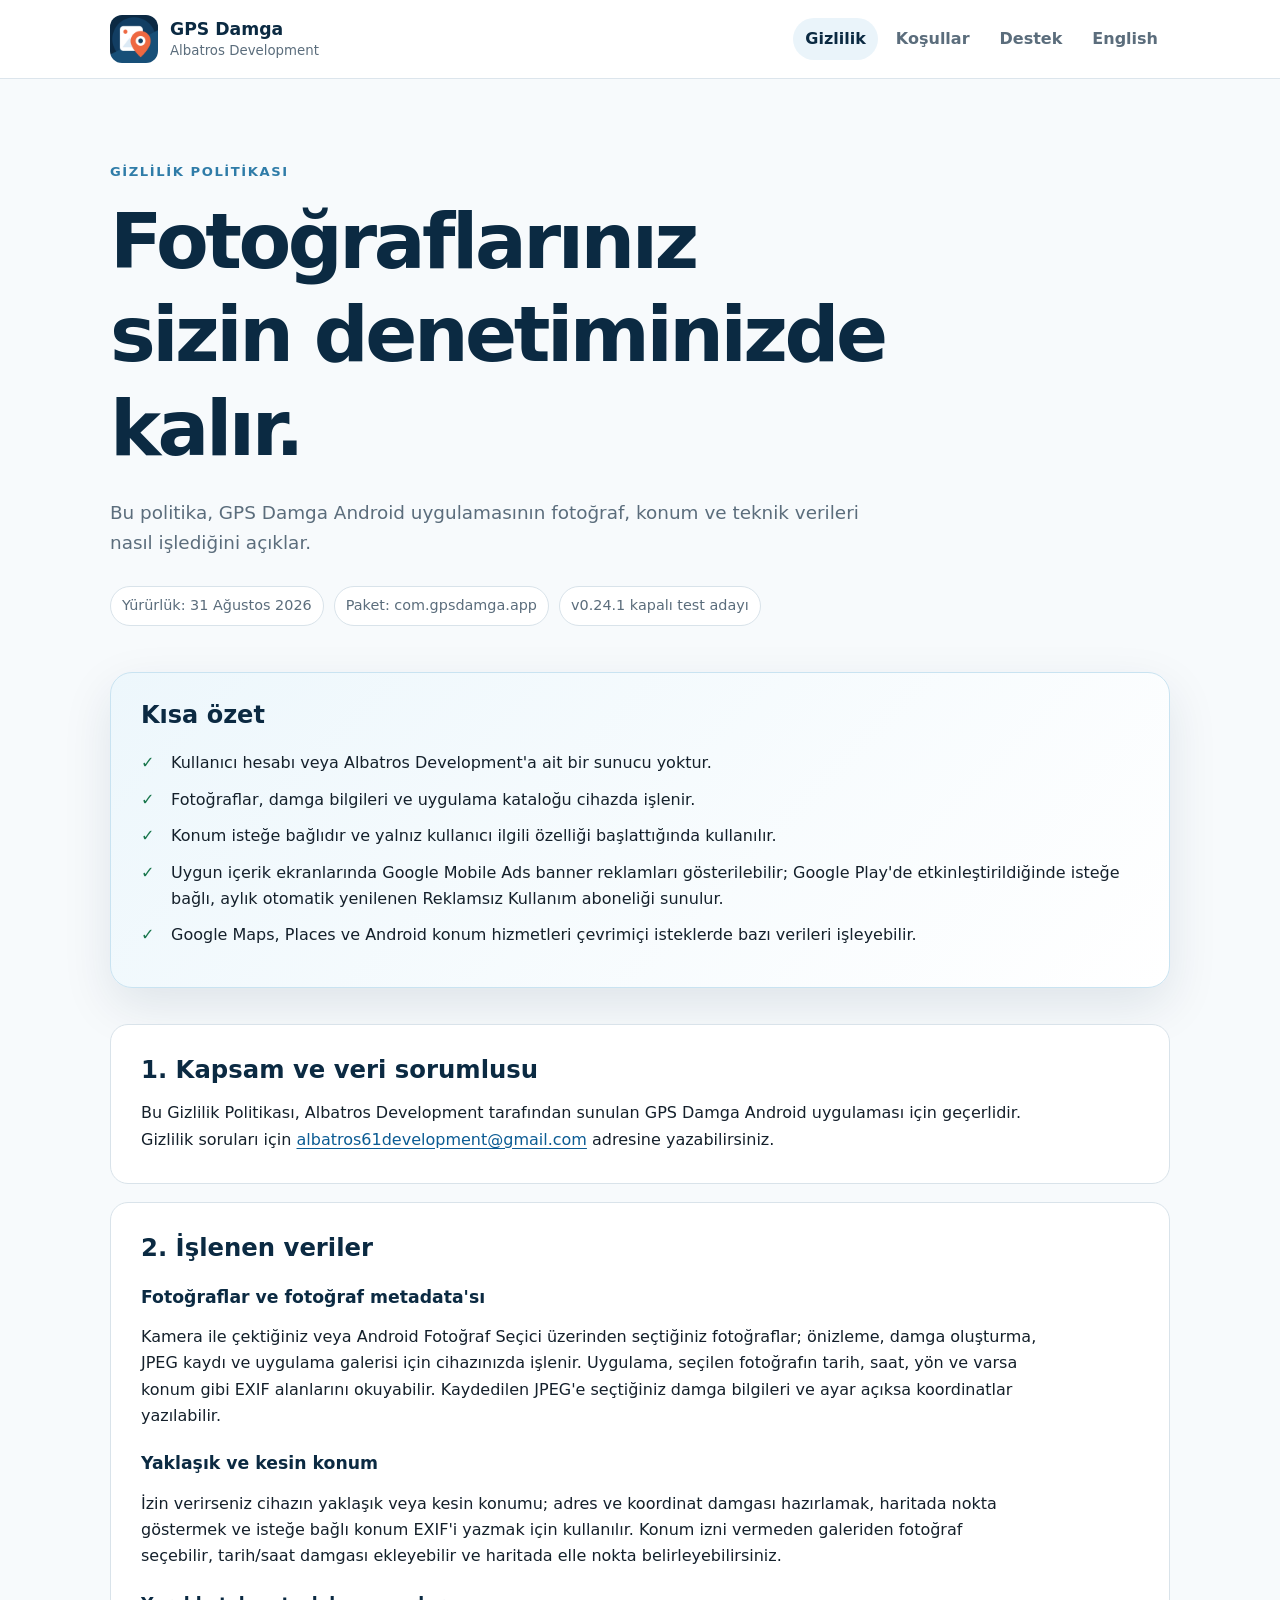
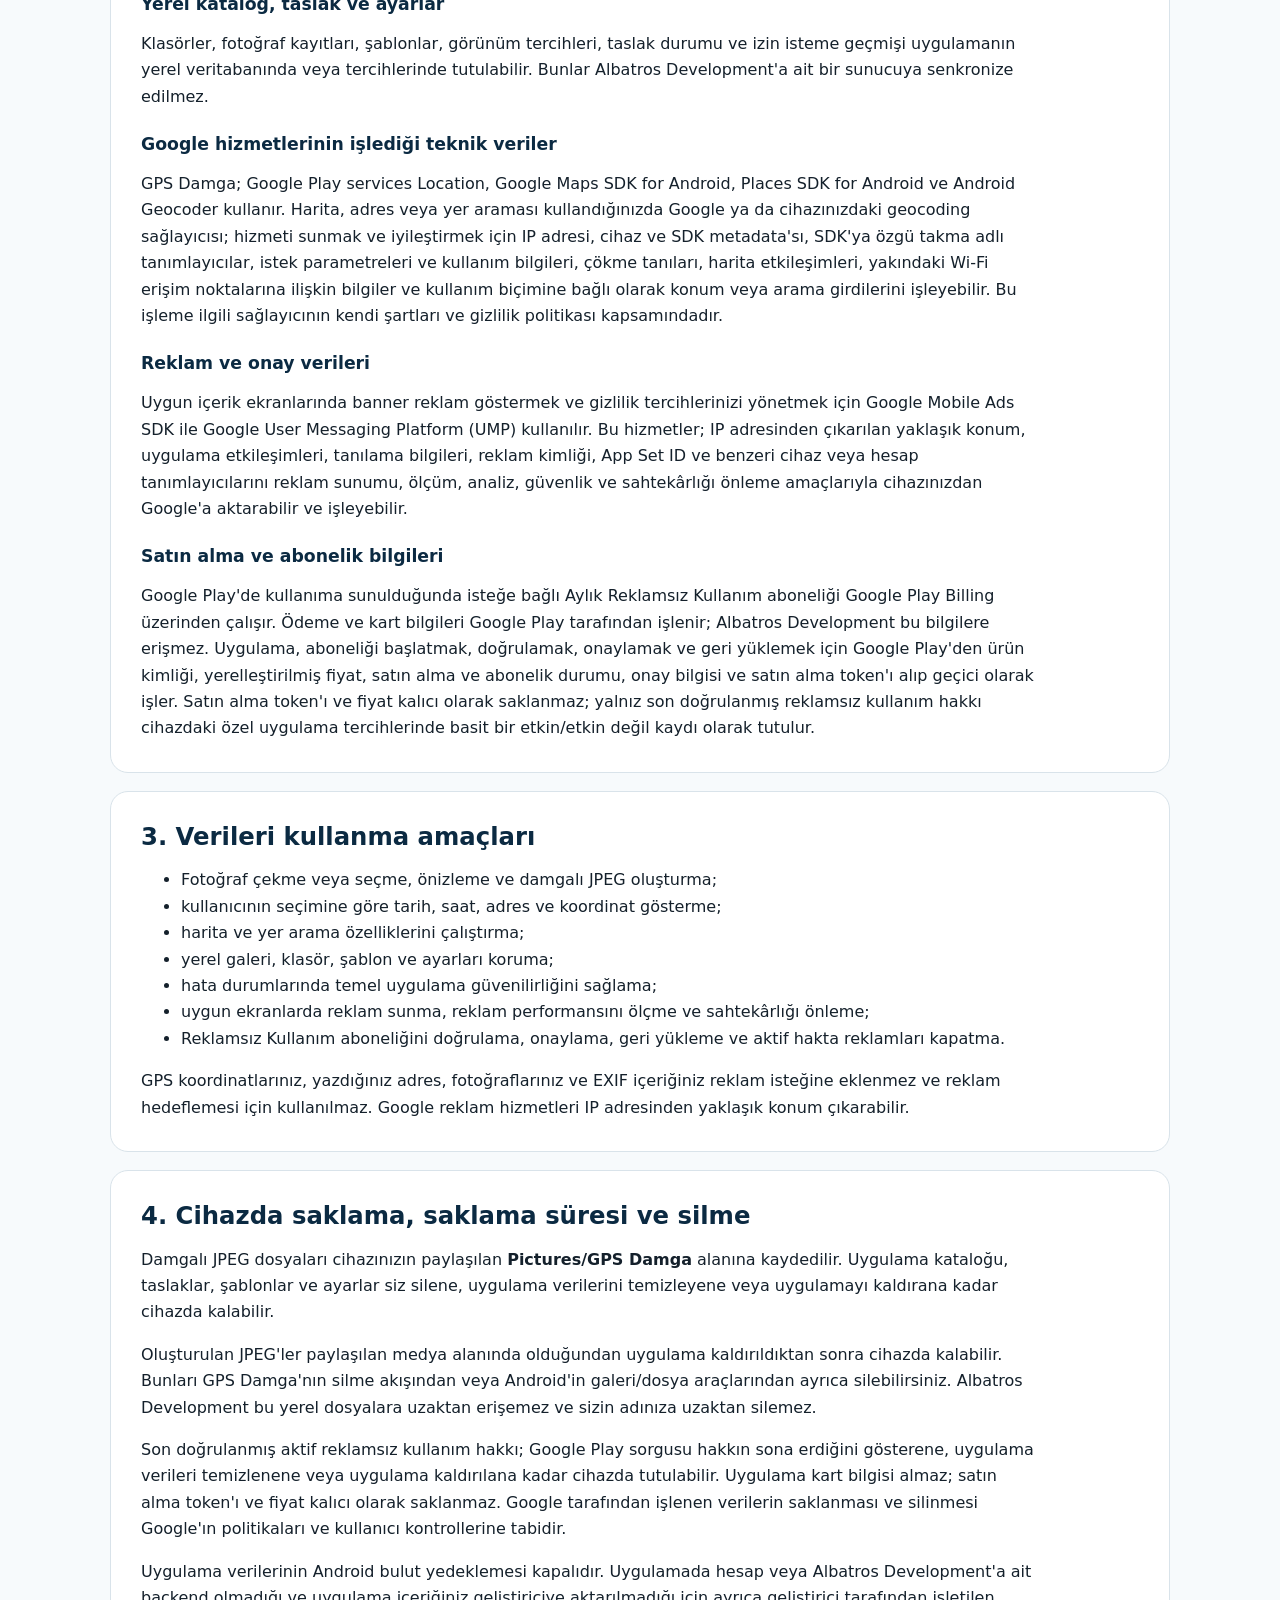
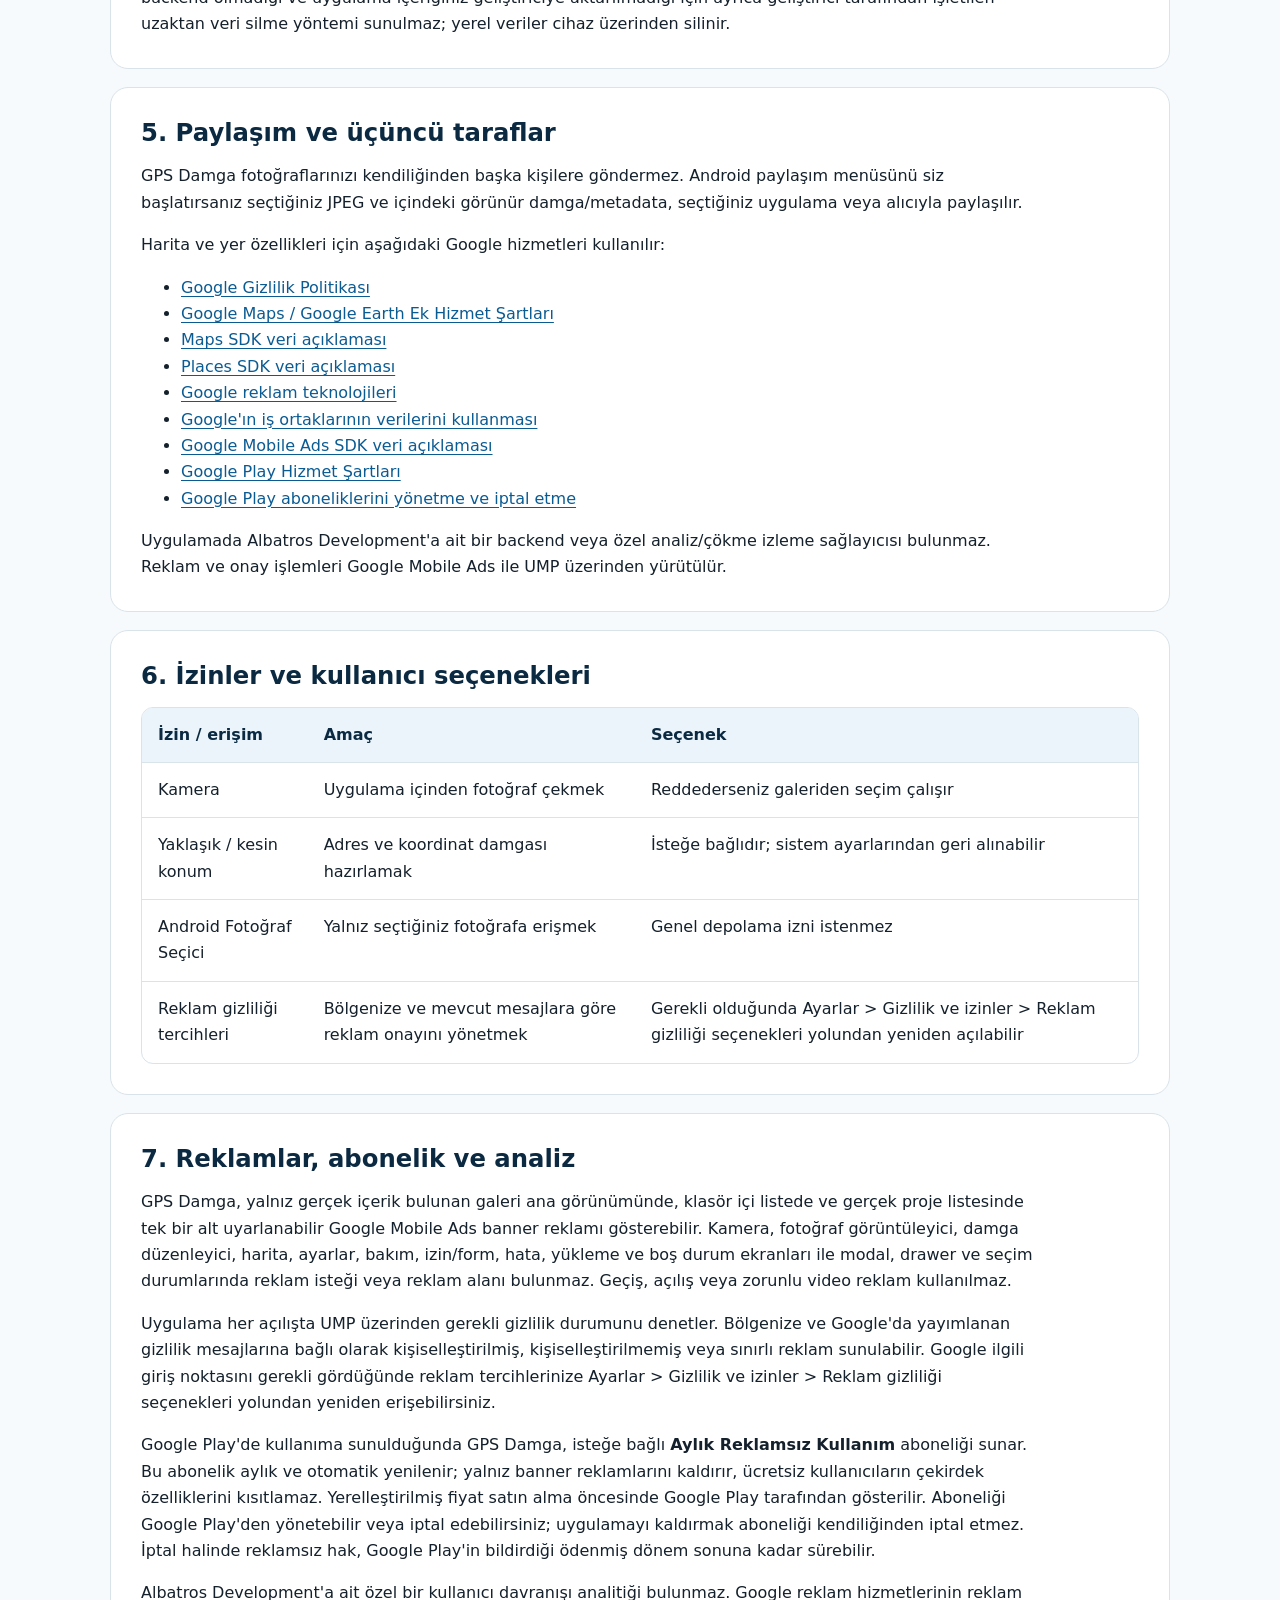
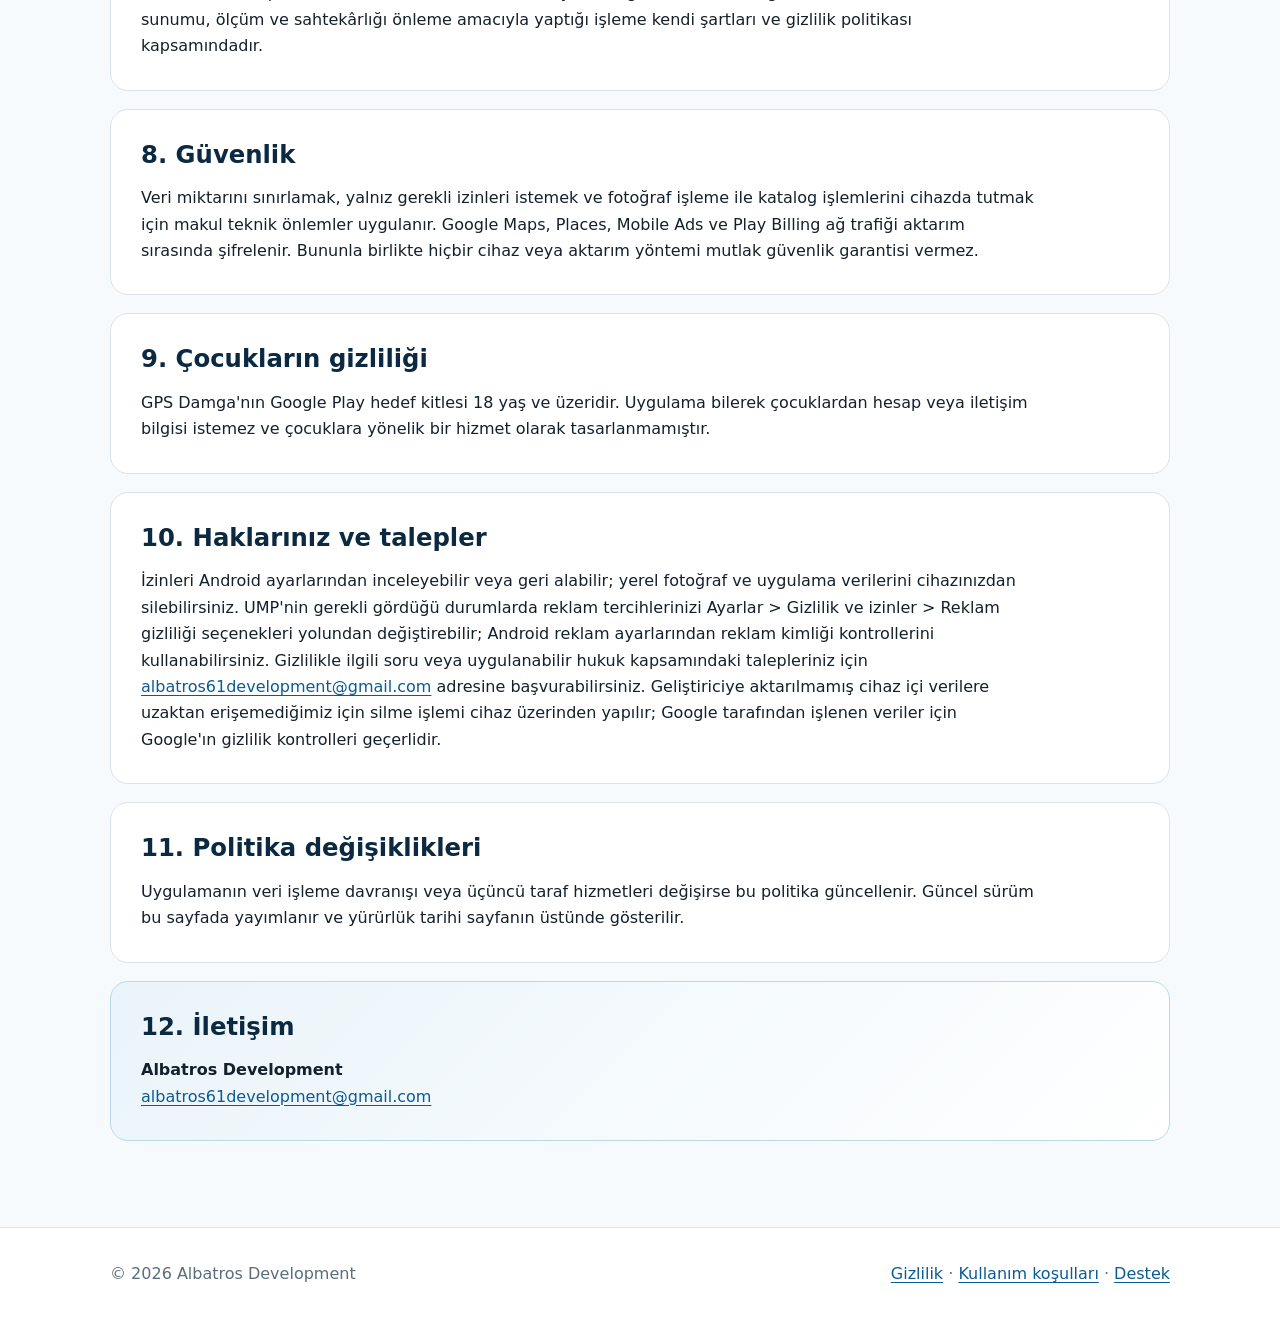
==== commit 4b7bdd27: "Update privacy policy for Play subscription" ====
--- a/index.html
+++ b/index.html
@@ -4,7 +4,7 @@
   <meta charset="utf-8">
   <meta name="viewport" content="width=device-width, initial-scale=1">
   <title>GPS Damga Gizlilik Politikası</title>
-  <meta name="description" content="GPS Damga uygulamasının fotoğraf, konum, yerel depolama, Google harita ve reklam hizmetleriyle ilgili gizlilik politikası.">
+  <meta name="description" content="GPS Damga uygulamasının fotoğraf, konum, yerel depolama, Google harita, reklam ve abonelik hizmetleriyle ilgili gizlilik politikası.">
   <link rel="canonical" href="https://ysn6161.github.io/gps-damga-privacy/">
   <link rel="icon" type="image/png" href="icon.png">
   <link rel="stylesheet" href="styles.css">
@@ -37,9 +37,9 @@
       <h1>Fotoğraflarınız sizin denetiminizde kalır.</h1>
       <p class="lead">Bu politika, GPS Damga Android uygulamasının fotoğraf, konum ve teknik verileri nasıl işlediğini açıklar.</p>
       <div class="meta-row">
-        <span>Yürürlük: 29 Ağustos 2026</span>
+        <span>Yürürlük: 31 Ağustos 2026</span>
         <span>Paket: com.gpsdamga.app</span>
-        <span>İlk test sürümü</span>
+        <span>v0.24.1 kapalı test adayı</span>
       </div>
     </section>
 
@@ -49,7 +49,7 @@
         <li>Kullanıcı hesabı veya Albatros Development'a ait bir sunucu yoktur.</li>
         <li>Fotoğraflar, damga bilgileri ve uygulama kataloğu cihazda işlenir.</li>
         <li>Konum isteğe bağlıdır ve yalnız kullanıcı ilgili özelliği başlattığında kullanılır.</li>
-        <li>Uygun içerik ekranlarında Google Mobile Ads banner reklamları gösterilebilir; uygulama içi satın alma ve Albatros Development'a ait özel analiz sistemi yoktur.</li>
+        <li>Uygun içerik ekranlarında Google Mobile Ads banner reklamları gösterilebilir; Google Play'de etkinleştirildiğinde isteğe bağlı, aylık otomatik yenilenen Reklamsız Kullanım aboneliği sunulur.</li>
         <li>Google Maps, Places ve Android konum hizmetleri çevrimiçi isteklerde bazı verileri işleyebilir.</li>
       </ul>
     </aside>
@@ -72,10 +72,13 @@
         <p>Klasörler, fotoğraf kayıtları, şablonlar, görünüm tercihleri, taslak durumu ve izin isteme geçmişi uygulamanın yerel veritabanında veya tercihlerinde tutulabilir. Bunlar Albatros Development'a ait bir sunucuya senkronize edilmez.</p>
 
         <h3>Google hizmetlerinin işlediği teknik veriler</h3>
-        <p>GPS Damga; Google Play services Location, Google Maps SDK for Android ve Places SDK for Android kullanır. Harita, adres veya yer araması kullandığınızda Google; hizmeti sunmak ve iyileştirmek için IP adresi, cihaz ve SDK metadata'sı, SDK'ya özgü takma adlı tanımlayıcılar, istek ve kullanım bilgileri, çökme tanıları, harita etkileşimleri ve kullanım biçimine bağlı olarak konum veya arama girdilerini işleyebilir. Bu işleme Google'ın kendi şartları ve gizlilik politikası kapsamındadır.</p>
+        <p>GPS Damga; Google Play services Location, Google Maps SDK for Android, Places SDK for Android ve Android Geocoder kullanır. Harita, adres veya yer araması kullandığınızda Google ya da cihazınızdaki geocoding sağlayıcısı; hizmeti sunmak ve iyileştirmek için IP adresi, cihaz ve SDK metadata'sı, SDK'ya özgü takma adlı tanımlayıcılar, istek parametreleri ve kullanım bilgileri, çökme tanıları, harita etkileşimleri, yakındaki Wi-Fi erişim noktalarına ilişkin bilgiler ve kullanım biçimine bağlı olarak konum veya arama girdilerini işleyebilir. Bu işleme ilgili sağlayıcının kendi şartları ve gizlilik politikası kapsamındadır.</p>
 
         <h3>Reklam ve onay verileri</h3>
-        <p>Uygun içerik ekranlarında banner reklam göstermek ve gizlilik tercihlerinizi yönetmek için Google Mobile Ads SDK ile Google User Messaging Platform (UMP) kullanılır. Bu hizmetler; IP adresinden çıkarılan yaklaşık konum, uygulama etkileşimleri, tanılama bilgileri, reklam kimliği, App Set ID ve benzeri cihaz veya hesap tanımlayıcılarını reklam sunumu, ölçüm, analiz, güvenlik ve sahtekârlığı önleme amaçlarıyla toplayabilir, kullanabilir ve Google ile paylaşabilir.</p>
+        <p>Uygun içerik ekranlarında banner reklam göstermek ve gizlilik tercihlerinizi yönetmek için Google Mobile Ads SDK ile Google User Messaging Platform (UMP) kullanılır. Bu hizmetler; IP adresinden çıkarılan yaklaşık konum, uygulama etkileşimleri, tanılama bilgileri, reklam kimliği, App Set ID ve benzeri cihaz veya hesap tanımlayıcılarını reklam sunumu, ölçüm, analiz, güvenlik ve sahtekârlığı önleme amaçlarıyla cihazınızdan Google'a aktarabilir ve işleyebilir.</p>
+
+        <h3>Satın alma ve abonelik bilgileri</h3>
+        <p>Google Play'de kullanıma sunulduğunda isteğe bağlı Aylık Reklamsız Kullanım aboneliği Google Play Billing üzerinden çalışır. Ödeme ve kart bilgileri Google Play tarafından işlenir; Albatros Development bu bilgilere erişmez. Uygulama, aboneliği başlatmak, doğrulamak, onaylamak ve geri yüklemek için Google Play'den ürün kimliği, yerelleştirilmiş fiyat, satın alma ve abonelik durumu, onay bilgisi ve satın alma token'ı alıp geçici olarak işler. Satın alma token'ı ve fiyat kalıcı olarak saklanmaz; yalnız son doğrulanmış reklamsız kullanım hakkı cihazdaki özel uygulama tercihlerinde basit bir etkin/etkin değil kaydı olarak tutulur.</p>
       </section>
 
       <section>
@@ -86,7 +89,8 @@
           <li>harita ve yer arama özelliklerini çalıştırma;</li>
           <li>yerel galeri, klasör, şablon ve ayarları koruma;</li>
           <li>hata durumlarında temel uygulama güvenilirliğini sağlama;</li>
-          <li>uygun ekranlarda reklam sunma, reklam performansını ölçme ve sahtekârlığı önleme.</li>
+          <li>uygun ekranlarda reklam sunma, reklam performansını ölçme ve sahtekârlığı önleme;</li>
+          <li>Reklamsız Kullanım aboneliğini doğrulama, onaylama, geri yükleme ve aktif hakta reklamları kapatma.</li>
         </ul>
         <p>GPS koordinatlarınız, yazdığınız adres, fotoğraflarınız ve EXIF içeriğiniz reklam isteğine eklenmez ve reklam hedeflemesi için kullanılmaz. Google reklam hizmetleri IP adresinden yaklaşık konum çıkarabilir.</p>
       </section>
@@ -95,7 +99,8 @@
         <h2>4. Cihazda saklama, saklama süresi ve silme</h2>
         <p>Damgalı JPEG dosyaları cihazınızın paylaşılan <strong>Pictures/GPS Damga</strong> alanına kaydedilir. Uygulama kataloğu, taslaklar, şablonlar ve ayarlar siz silene, uygulama verilerini temizleyene veya uygulamayı kaldırana kadar cihazda kalabilir.</p>
         <p>Oluşturulan JPEG'ler paylaşılan medya alanında olduğundan uygulama kaldırıldıktan sonra cihazda kalabilir. Bunları GPS Damga'nın silme akışından veya Android'in galeri/dosya araçlarından ayrıca silebilirsiniz. Albatros Development bu yerel dosyalara uzaktan erişemez ve sizin adınıza uzaktan silemez.</p>
-        <p>Uygulama verilerinin Android bulut yedeklemesi kapalıdır.</p>
+        <p>Son doğrulanmış aktif reklamsız kullanım hakkı; Google Play sorgusu hakkın sona erdiğini gösterene, uygulama verileri temizlenene veya uygulama kaldırılana kadar cihazda tutulabilir. Uygulama kart bilgisi almaz; satın alma token'ı ve fiyat kalıcı olarak saklanmaz. Google tarafından işlenen verilerin saklanması ve silinmesi Google'ın politikaları ve kullanıcı kontrollerine tabidir.</p>
+        <p>Uygulama verilerinin Android bulut yedeklemesi kapalıdır. Uygulamada hesap veya Albatros Development'a ait backend olmadığı ve uygulama içeriğiniz geliştiriciye aktarılmadığı için ayrıca geliştirici tarafından işletilen uzaktan veri silme yöntemi sunulmaz; yerel veriler cihaz üzerinden silinir.</p>
       </section>
 
       <section>
@@ -108,7 +113,10 @@
           <li><a href="https://developers.google.com/maps/documentation/android-sdk/play-data-disclosure" rel="external">Maps SDK veri açıklaması</a></li>
           <li><a href="https://developers.google.com/maps/documentation/places/android-sdk/play-data-disclosure" rel="external">Places SDK veri açıklaması</a></li>
           <li><a href="https://policies.google.com/technologies/ads" rel="external">Google reklam teknolojileri</a></li>
+          <li><a href="https://policies.google.com/technologies/partner-sites" rel="external">Google'ın iş ortaklarının verilerini kullanması</a></li>
           <li><a href="https://developers.google.com/admob/android/privacy/play-data-disclosure" rel="external">Google Mobile Ads SDK veri açıklaması</a></li>
+          <li><a href="https://play.google.com/about/play-terms/" rel="external">Google Play Hizmet Şartları</a></li>
+          <li><a href="https://support.google.com/googleplay/answer/7018481" rel="external">Google Play aboneliklerini yönetme ve iptal etme</a></li>
         </ul>
         <p>Uygulamada Albatros Development'a ait bir backend veya özel analiz/çökme izleme sağlayıcısı bulunmaz. Reklam ve onay işlemleri Google Mobile Ads ile UMP üzerinden yürütülür.</p>
       </section>
@@ -122,22 +130,23 @@
               <tr><td>Kamera</td><td>Uygulama içinden fotoğraf çekmek</td><td>Reddederseniz galeriden seçim çalışır</td></tr>
               <tr><td>Yaklaşık / kesin konum</td><td>Adres ve koordinat damgası hazırlamak</td><td>İsteğe bağlıdır; sistem ayarlarından geri alınabilir</td></tr>
               <tr><td>Android Fotoğraf Seçici</td><td>Yalnız seçtiğiniz fotoğrafa erişmek</td><td>Genel depolama izni istenmez</td></tr>
-              <tr><td>Reklam gizliliği tercihleri</td><td>Bölgenize ve mevcut mesajlara göre reklam onayını yönetmek</td><td>Gerekli olduğunda uygulama ayarlarındaki Gizlilik seçeneklerinden yeniden açılabilir</td></tr>
+              <tr><td>Reklam gizliliği tercihleri</td><td>Bölgenize ve mevcut mesajlara göre reklam onayını yönetmek</td><td>Gerekli olduğunda Ayarlar &gt; Gizlilik ve izinler &gt; Reklam gizliliği seçenekleri yolundan yeniden açılabilir</td></tr>
             </tbody>
           </table>
         </div>
       </section>
 
       <section>
-        <h2>7. Reklam, satın alma ve analiz</h2>
+        <h2>7. Reklamlar, abonelik ve analiz</h2>
         <p>GPS Damga, yalnız gerçek içerik bulunan galeri ana görünümünde, klasör içi listede ve gerçek proje listesinde tek bir alt uyarlanabilir Google Mobile Ads banner reklamı gösterebilir. Kamera, fotoğraf görüntüleyici, damga düzenleyici, harita, ayarlar, bakım, izin/form, hata, yükleme ve boş durum ekranları ile modal, drawer ve seçim durumlarında reklam isteği veya reklam alanı bulunmaz. Geçiş, açılış veya zorunlu video reklam kullanılmaz.</p>
-        <p>Uygulama her açılışta UMP üzerinden gerekli gizlilik durumunu denetler. Bölgenize ve Google'da yayımlanan gizlilik mesajlarına bağlı olarak kişiselleştirilmiş, kişiselleştirilmemiş veya sınırlı reklam sunulabilir. Gerekli olduğunda reklam tercihlerinize uygulamadaki Gizlilik seçeneklerinden yeniden erişebilirsiniz.</p>
-        <p>Uygulama içi satın alma, Pro ürünü veya Albatros Development'a ait özel bir kullanıcı davranışı analitiği bulunmaz. Google reklam hizmetlerinin reklam sunumu, ölçüm ve sahtekârlığı önleme amacıyla yaptığı işleme kendi şartları ve gizlilik politikası kapsamındadır.</p>
+        <p>Uygulama her açılışta UMP üzerinden gerekli gizlilik durumunu denetler. Bölgenize ve Google'da yayımlanan gizlilik mesajlarına bağlı olarak kişiselleştirilmiş, kişiselleştirilmemiş veya sınırlı reklam sunulabilir. Google ilgili giriş noktasını gerekli gördüğünde reklam tercihlerinize Ayarlar &gt; Gizlilik ve izinler &gt; Reklam gizliliği seçenekleri yolundan yeniden erişebilirsiniz.</p>
+        <p>Google Play'de kullanıma sunulduğunda GPS Damga, isteğe bağlı <strong>Aylık Reklamsız Kullanım</strong> aboneliği sunar. Bu abonelik aylık ve otomatik yenilenir; yalnız banner reklamlarını kaldırır, ücretsiz kullanıcıların çekirdek özelliklerini kısıtlamaz. Yerelleştirilmiş fiyat satın alma öncesinde Google Play tarafından gösterilir. Aboneliği Google Play'den yönetebilir veya iptal edebilirsiniz; uygulamayı kaldırmak aboneliği kendiliğinden iptal etmez. İptal halinde reklamsız hak, Google Play'in bildirdiği ödenmiş dönem sonuna kadar sürebilir.</p>
+        <p>Albatros Development'a ait özel bir kullanıcı davranışı analitiği bulunmaz. Google reklam hizmetlerinin reklam sunumu, ölçüm ve sahtekârlığı önleme amacıyla yaptığı işleme kendi şartları ve gizlilik politikası kapsamındadır.</p>
       </section>
 
       <section>
         <h2>8. Güvenlik</h2>
-        <p>Veri miktarını sınırlamak, yalnız gerekli izinleri istemek ve fotoğraf işleme ile katalog işlemlerini cihazda tutmak için makul teknik önlemler uygulanır. Google Maps, Places ve Mobile Ads SDK ağ trafiği aktarım sırasında şifrelenir. Bununla birlikte hiçbir cihaz veya aktarım yöntemi mutlak güvenlik garantisi vermez.</p>
+        <p>Veri miktarını sınırlamak, yalnız gerekli izinleri istemek ve fotoğraf işleme ile katalog işlemlerini cihazda tutmak için makul teknik önlemler uygulanır. Google Maps, Places, Mobile Ads ve Play Billing ağ trafiği aktarım sırasında şifrelenir. Bununla birlikte hiçbir cihaz veya aktarım yöntemi mutlak güvenlik garantisi vermez.</p>
       </section>
 
       <section>
@@ -147,7 +156,7 @@
 
       <section>
         <h2>10. Haklarınız ve talepler</h2>
-        <p>İzinleri Android ayarlarından inceleyebilir veya geri alabilir; yerel fotoğraf ve uygulama verilerini cihazınızdan silebilirsiniz. Gizlilikle ilgili soru veya uygulanabilir hukuk kapsamındaki talepleriniz için <a href="mailto:albatros61development@gmail.com">albatros61development@gmail.com</a> adresine başvurabilirsiniz. Geliştiriciye aktarılmamış cihaz içi verilere uzaktan erişemediğimiz için silme işlemi cihaz üzerinden yapılır.</p>
+        <p>İzinleri Android ayarlarından inceleyebilir veya geri alabilir; yerel fotoğraf ve uygulama verilerini cihazınızdan silebilirsiniz. UMP'nin gerekli gördüğü durumlarda reklam tercihlerinizi Ayarlar &gt; Gizlilik ve izinler &gt; Reklam gizliliği seçenekleri yolundan değiştirebilir; Android reklam ayarlarından reklam kimliği kontrollerini kullanabilirsiniz. Gizlilikle ilgili soru veya uygulanabilir hukuk kapsamındaki talepleriniz için <a href="mailto:albatros61development@gmail.com">albatros61development@gmail.com</a> adresine başvurabilirsiniz. Geliştiriciye aktarılmamış cihaz içi verilere uzaktan erişemediğimiz için silme işlemi cihaz üzerinden yapılır; Google tarafından işlenen veriler için Google'ın gizlilik kontrolleri geçerlidir.</p>
       </section>
 
       <section>
